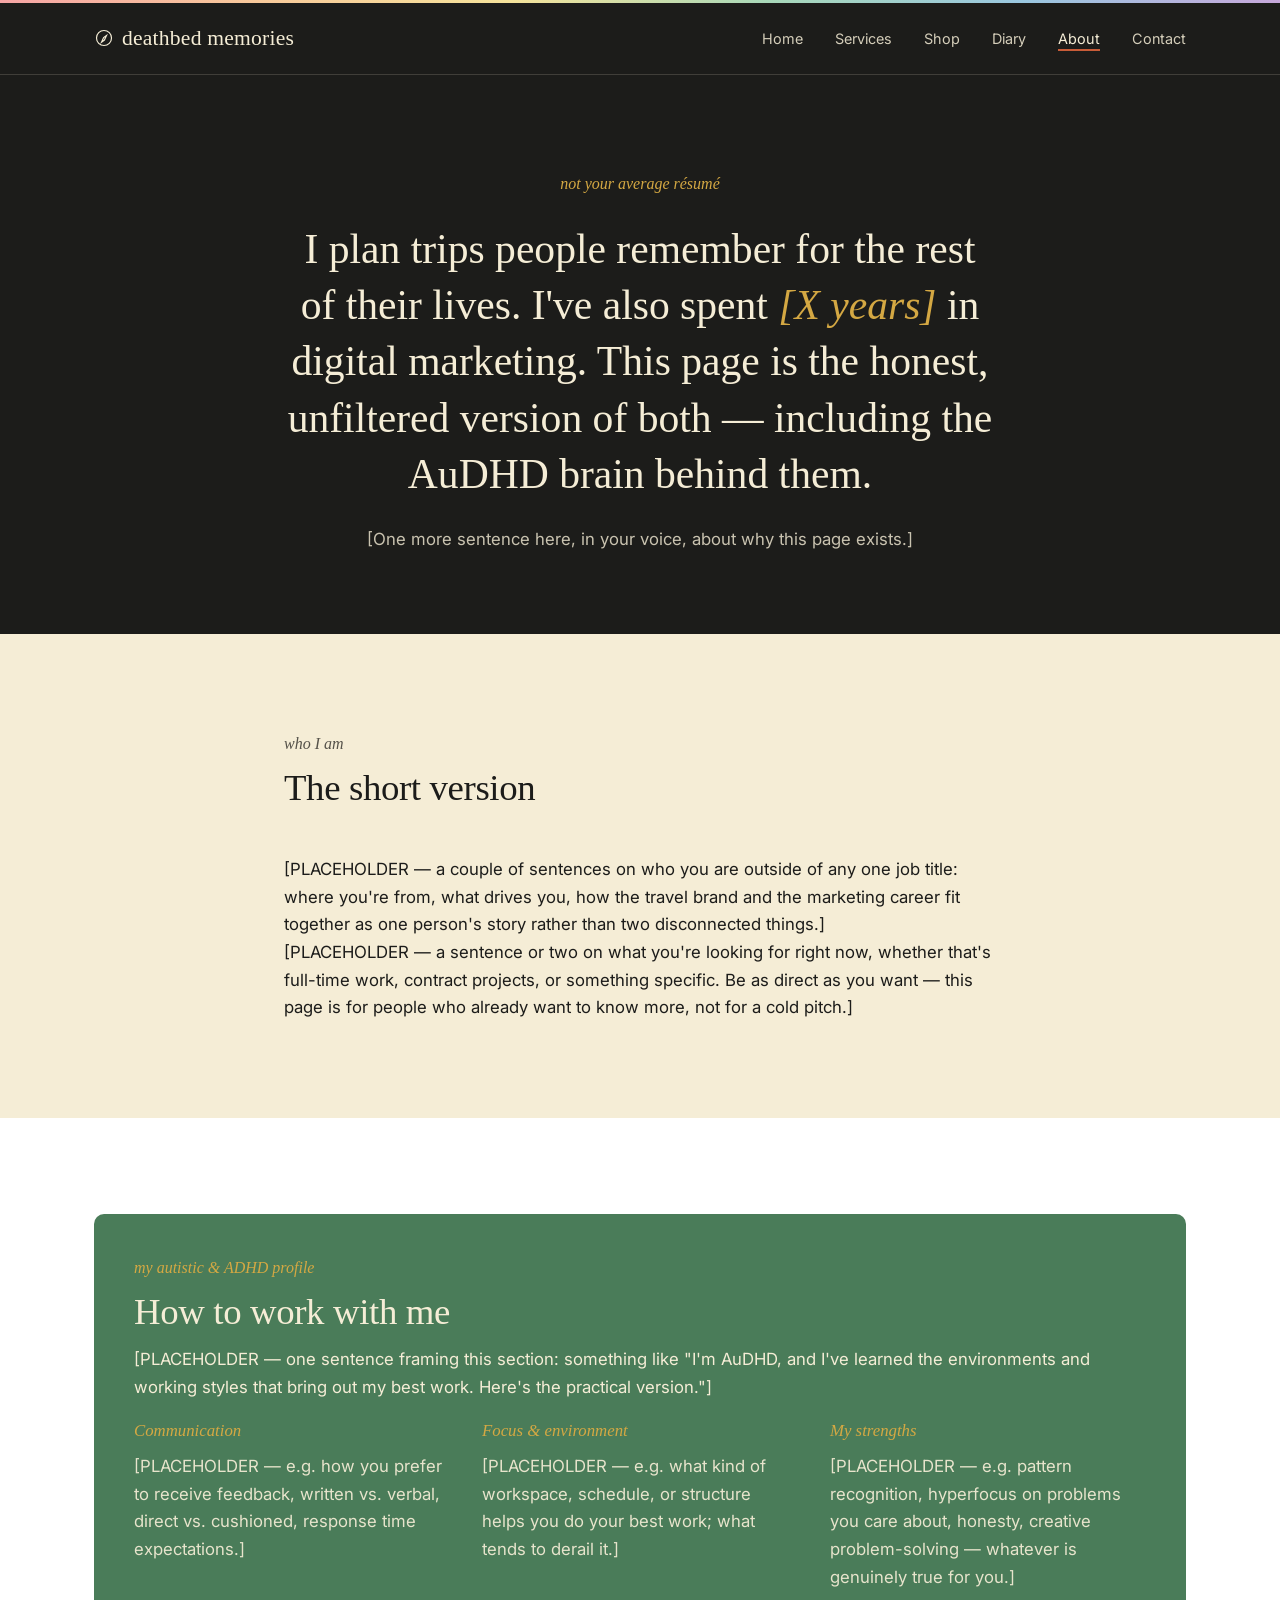
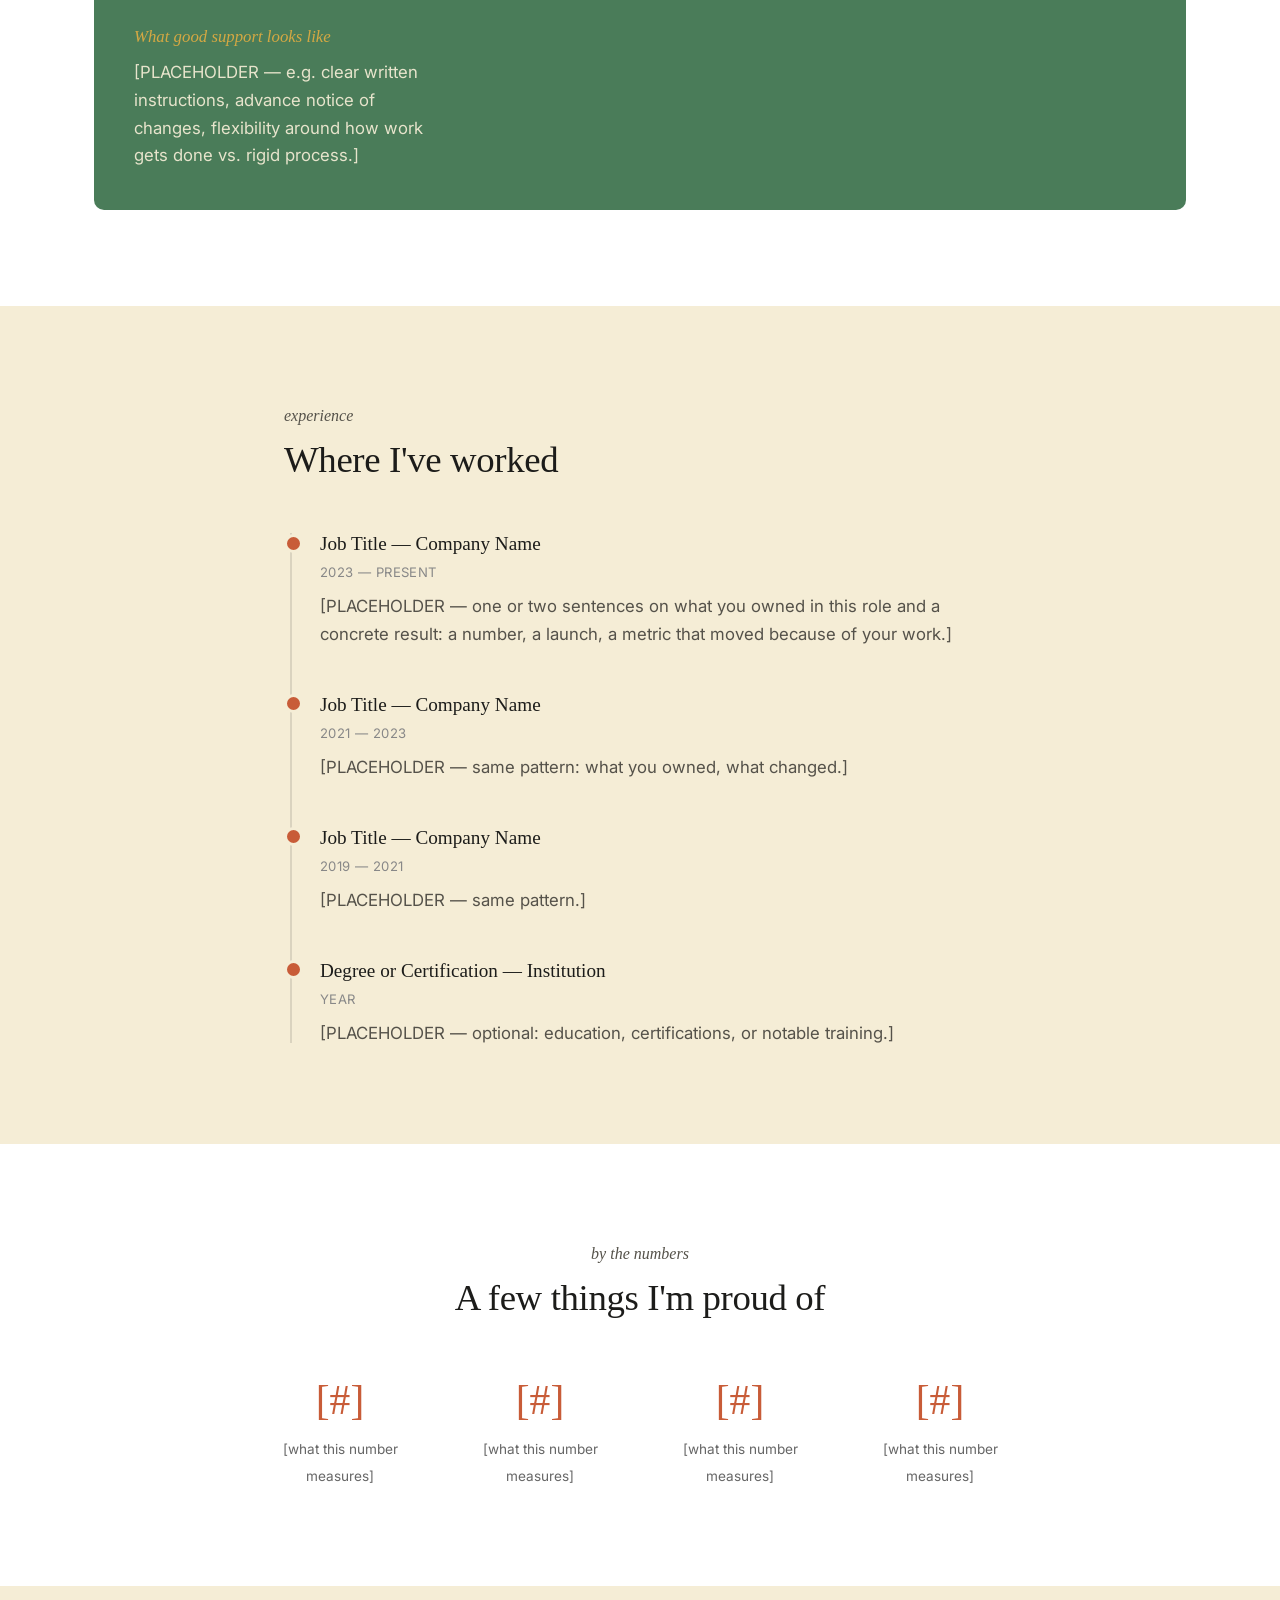
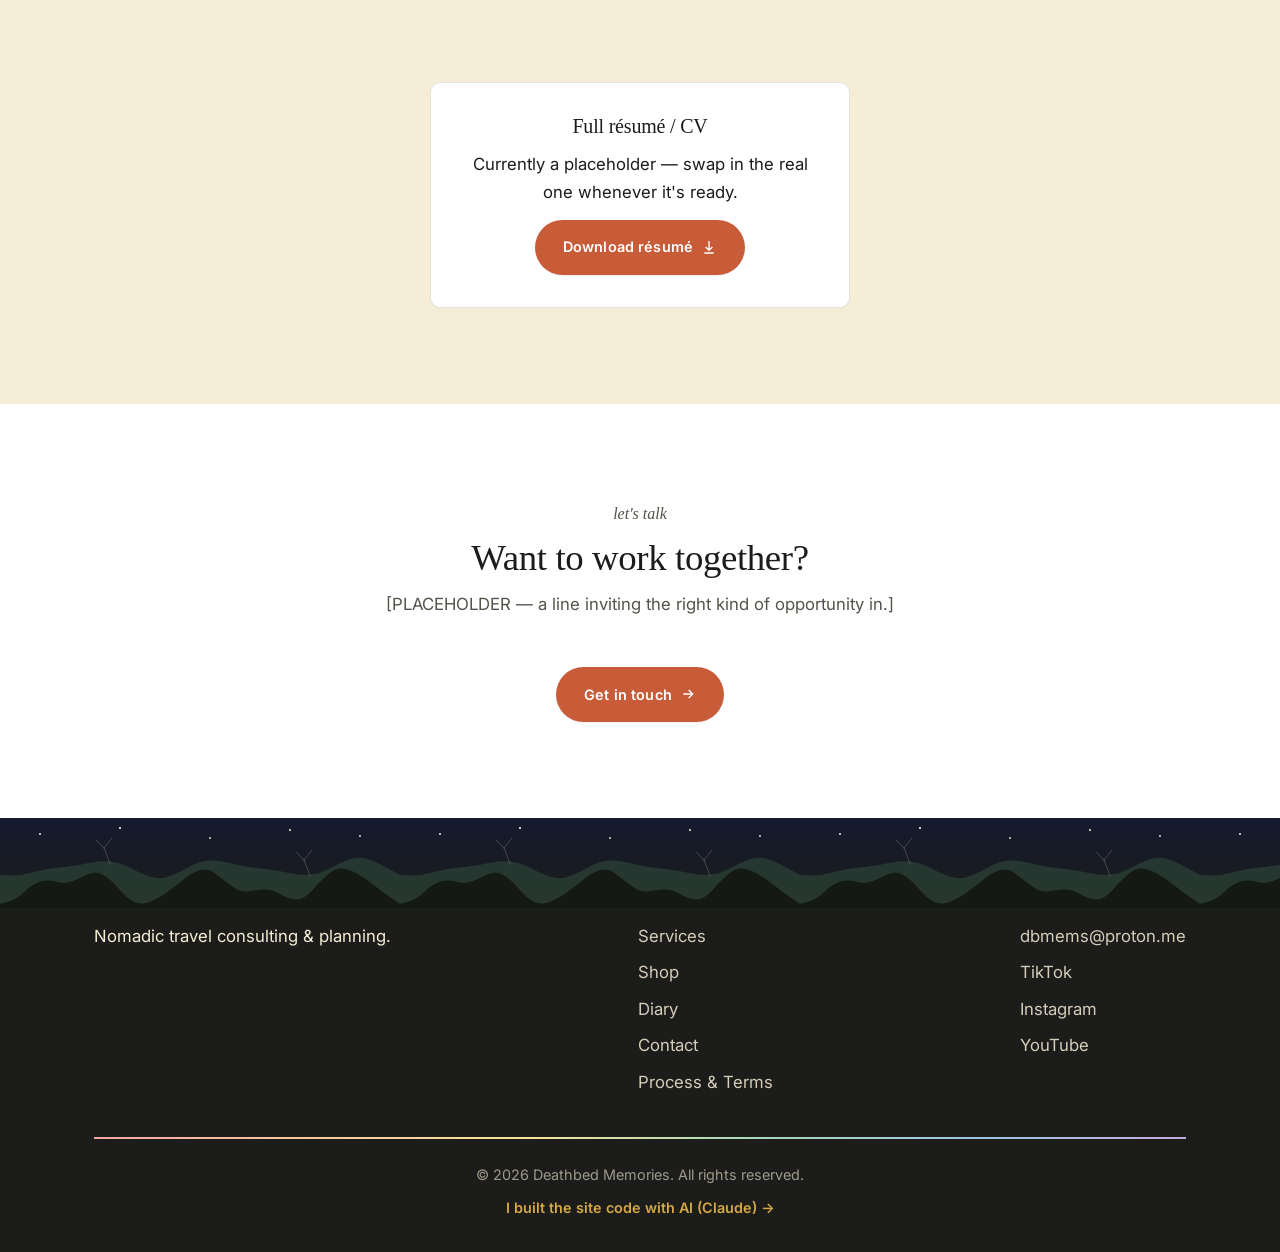
==== about.html @ 20813241 "Add About page with personal and professional details This file contains the HTML structure for the " ====
<!DOCTYPE html>
<html lang="en">
<head>
<meta charset="UTF-8">
<meta name="viewport" content="width=device-width, initial-scale=1.0">
<title>About — Deathbed Memories</title>
<meta name="description" content="Who I am, how I work, and my professional experience.">
<link rel="preconnect" href="https://fonts.googleapis.com">
<link href="https://fonts.googleapis.com/css2?family=Inter:wght@400;500;600;700&display=swap" rel="stylesheet">
<link rel="stylesheet" href="css/style.css">
</head>
<body>

<!-- ============================================================
     THIS PAGE IS NOT LINKED FROM YOUR MAIN NAVIGATION — same as
     tours.html, photography.html, and marketing.html. Reachable by
     direct URL only. To go live, add:
       <li><a href="about.html">About</a></li>
     to whichever page(s) you want it discoverable from.

     EVERYTHING ON THIS PAGE IS A TEMPLATE. Nothing here is real —
     every bracketed line and every timeline entry is a placeholder
     for you to replace with your actual story, experience, and
     numbers. Search this file for "PLACEHOLDER" to find every spot
     that needs your real content before this goes anywhere near a
     prospective employer.
     ============================================================ -->

<header class="site-header">
  <nav class="nav">
    <a class="nav-logo" href="index.html">
      <svg width="20" height="20" viewBox="0 0 24 24" fill="none" stroke="currentColor" stroke-width="1.4"><circle cx="12" cy="12" r="9"/><path d="M15 9l-2.5 5.5L9 17l2.5-5.5L15 9z"/></svg>
      deathbed memories
    </a>
    <button class="nav-toggle" aria-label="Toggle menu">☰</button>
    <ul class="nav-links">
      <li><a href="index.html">Home</a></li>
      <li><a href="services.html">Services</a></li>
      <li><a href="shop.html">Shop</a></li>
      <li><a href="blog.html">Diary</a></li>
      <li><a href="about.html" class="active">About</a></li>
      <li><a href="contact.html">Contact</a></li>
    </ul>
  </nav>
</header>

<!-- ============================================================
     HERO — a pull-quote style statement instead of the site's usual
     hero pattern, on purpose, to set this page apart.
     PLACEHOLDER: rewrite the statement in your own words.
     ============================================================ -->
<section class="hero-editorial">
  <div class="wrap">
    <span class="eyebrow">not your average résumé</span>
    <p class="statement">
      I plan trips people remember for the rest of their lives. I've
      also spent <em>[X years]</em> in digital marketing. This page is
      the honest, unfiltered version of both — including the AuDHD
      brain behind them.
    </p>
    <p class="sub">[One more sentence here, in your voice, about why this page exists.]</p>
  </div>
</section>

<!-- ============================================================
     INTRO / CONTEXT
     PLACEHOLDER: 2-3 short paragraphs of real bio.
     ============================================================ -->
<section>
  <div class="wrap" style="max-width:760px;">
    <div class="section-head reveal" style="text-align:left; max-width:none;">
      <p class="eyebrow">who I am</p>
      <h2>The short version</h2>
    </div>
    <p class="reveal">
      [PLACEHOLDER — a couple of sentences on who you are outside of
      any one job title: where you're from, what drives you, how the
      travel brand and the marketing career fit together as one
      person's story rather than two disconnected things.]
    </p>
    <p class="reveal">
      [PLACEHOLDER — a sentence or two on what you're looking for
      right now, whether that's full-time work, contract projects,
      or something specific. Be as direct as you want — this page is
      for people who already want to know more, not for a cold
      pitch.]
    </p>
  </div>
</section>

<!-- ============================================================
     HOW TO WORK WITH ME — the "user manual" section. Strength-based
     and practical rather than a generic personality bio. Edit the
     4 categories below (or add/remove your own) with what's
     genuinely true for you.
     PLACEHOLDER throughout.
     ============================================================ -->
<section class="section-alt">
  <div class="wrap">
    <div class="manual-box reveal">
      <div class="section-head" style="text-align:left; max-width:none; margin-bottom:0;">
        <p class="eyebrow">my autistic &amp; ADHD profile</p>
        <h2>How to work with me</h2>
        <p>
          [PLACEHOLDER — one sentence framing this section: something
          like "I'm AuDHD, and I've learned the environments and
          working styles that bring out my best work. Here's the
          practical version."]
        </p>
      </div>
      <div class="manual-grid">
        <div>
          <h4>Communication</h4>
          <p>[PLACEHOLDER — e.g. how you prefer to receive feedback,
            written vs. verbal, direct vs. cushioned, response time
            expectations.]</p>
        </div>
        <div>
          <h4>Focus &amp; environment</h4>
          <p>[PLACEHOLDER — e.g. what kind of workspace, schedule, or
            structure helps you do your best work; what tends to
            derail it.]</p>
        </div>
        <div>
          <h4>My strengths</h4>
          <p>[PLACEHOLDER — e.g. pattern recognition, hyperfocus on
            problems you care about, honesty, creative
            problem-solving — whatever is genuinely true for you.]</p>
        </div>
        <div>
          <h4>What good support looks like</h4>
          <p>[PLACEHOLDER — e.g. clear written instructions, advance
            notice of changes, flexibility around how work gets
            done vs. rigid process.]</p>
        </div>
      </div>
    </div>
  </div>
</section>

<!-- ============================================================
     PROFESSIONAL EXPERIENCE — a vertical timeline instead of cards,
     deliberately different from the rest of the site.
     PLACEHOLDER: replace every entry with real roles, dates, and a
     sentence on what you owned and what changed because of it.
     Copy the whole <div class="timeline-item">...</div> block to
     add more entries.
     ============================================================ -->
<section>
  <div class="wrap" style="max-width:760px;">
    <div class="section-head reveal" style="text-align:left; max-width:none;">
      <p class="eyebrow">experience</p>
      <h2>Where I've worked</h2>
    </div>
    <div class="timeline reveal">
      <div class="timeline-item">
        <div class="role">Job Title — Company Name</div>
        <div class="dates">2023 — Present</div>
        <p>[PLACEHOLDER — one or two sentences on what you owned in
          this role and a concrete result: a number, a launch, a
          metric that moved because of your work.]</p>
      </div>
      <div class="timeline-item">
        <div class="role">Job Title — Company Name</div>
        <div class="dates">2021 — 2023</div>
        <p>[PLACEHOLDER — same pattern: what you owned, what
          changed.]</p>
      </div>
      <div class="timeline-item">
        <div class="role">Job Title — Company Name</div>
        <div class="dates">2019 — 2021</div>
        <p>[PLACEHOLDER — same pattern.]</p>
      </div>
      <div class="timeline-item">
        <div class="role">Degree or Certification — Institution</div>
        <div class="dates">Year</div>
        <p>[PLACEHOLDER — optional: education, certifications, or
          notable training.]</p>
      </div>
    </div>
  </div>
</section>

<!-- ============================================================
     ACHIEVEMENTS — a stat strip for a few real, specific numbers.
     PLACEHOLDER: swap in real figures. Delete any you don't have —
     3 strong numbers beat 6 vague ones.
     ============================================================ -->
<section class="section-alt">
  <div class="wrap">
    <div class="section-head reveal">
      <p class="eyebrow">by the numbers</p>
      <h2>A few things I'm proud of</h2>
    </div>
    <div class="stat-strip reveal">
      <div class="stat">
        <span class="stat-num">[#]</span>
        <span class="stat-label">[what this number measures]</span>
      </div>
      <div class="stat">
        <span class="stat-num">[#]</span>
        <span class="stat-label">[what this number measures]</span>
      </div>
      <div class="stat">
        <span class="stat-num">[#]</span>
        <span class="stat-label">[what this number measures]</span>
      </div>
      <div class="stat">
        <span class="stat-num">[#]</span>
        <span class="stat-label">[what this number measures]</span>
      </div>
    </div>
  </div>
</section>

<!-- ============================================================
     RESUME DOWNLOAD — currently a placeholder PDF so the button
     works right away. Swap it for your real resume/CV — upload a
     PDF into files/ with the same filename to replace it, or update
     the filename below if you use a different name.
     ============================================================ -->
<section>
  <div class="wrap">
    <div class="card reveal" style="max-width:420px; margin:0 auto; text-align:center;">
      <h3>Full résumé / CV</h3>
      <p>Currently a placeholder — swap in the real one whenever it's ready.</p>
      <a class="btn btn-primary" style="align-self:center;" href="files/resume-placeholder.pdf" target="_blank" rel="noopener">
        Download résumé
        <svg class="arrow" width="16" height="16" viewBox="0 0 24 24" fill="none" stroke="currentColor" stroke-width="2"><path d="M12 3v13M7 12l5 5 5-5M5 21h14"/></svg>
      </a>
    </div>
  </div>
</section>

<!-- ============================================================
     CONTACT CTA
     ============================================================ -->
<section class="section-alt">
  <div class="wrap" style="text-align:center;">
    <div class="section-head reveal">
      <p class="eyebrow">let's talk</p>
      <h2>Want to work together?</h2>
      <p>[PLACEHOLDER — a line inviting the right kind of opportunity in.]</p>
    </div>
    <a class="btn btn-primary reveal" href="contact.html?topic=website">
      Get in touch
      <svg class="arrow" width="16" height="16" viewBox="0 0 24 24" fill="none" stroke="currentColor" stroke-width="2"><path d="M5 12h14M13 6l6 6-6 6"/></svg>
    </a>
  </div>
</section>

<footer class="site-footer">
  <div class="wrap">
    <div class="footer-grid">
      <div>
        <h4>deathbed memories</h4>
        <p>Nomadic travel consulting &amp; planning.</p>
      </div>
      <div>
        <h4>Site</h4>
        <ul class="footer-links">
          <li><a href="services.html">Services</a></li>
          <li><a href="shop.html">Shop</a></li>
          <li><a href="blog.html">Diary</a></li>
          <li><a href="contact.html">Contact</a></li>
          <li><a href="process.html">Process &amp; Terms</a></li>
        </ul>
      </div>
      <div>
        <h4>Contact</h4>
        <ul class="footer-links">
          <li><a href="mailto:dbmems@proton.me">dbmems@proton.me</a></li>
          <li><a href="https://www.tiktok.com/@deathbed.memories" target="_blank" rel="noopener">TikTok</a></li>
          <li><a href="https://www.instagram.com/deathbed.memories/" target="_blank" rel="noopener">Instagram</a></li>
          <li><a href="https://www.youtube.com/@deathbed.memoriess" target="_blank" rel="noopener">YouTube</a></li>
        </ul>
      </div>
    </div>
    <div class="footer-bottom">
      <p>&copy; 2026 Deathbed Memories. All rights reserved.</p>
      <p class="footer-free"><a href="contact.html?topic=website">I built the site code with AI (Claude) →</a></p>
    </div>
  </div>
</footer>

<script src="js/main.js"></script>
<script src="js/reveal.js"></script>
</body>
</html>
---- css/style.css ----
/* ============================================================
   DEATHBED MEMORIES — GLOBAL STYLESHEET (v2, redesign)
   ============================================================
   HOW TO EDIT THIS FILE:
   - Search this file for the SECTION label you want, e.g. "COLORS"
     or "BUTTONS" (Ctrl/Cmd+F).
   - Colors, fonts and sizes are set ONCE as variables in section 1.
     Change a value there and it updates the whole site.
   - The design concept: a "trail map" motif — thin topographic
     contour lines, ridge-line dividers between sections, and a
     waypoint trail as in-page navigation on the homepage. It's all
     drawn with CSS/SVG, so nothing here depends on photos loading.
   ============================================================ */

/* ---------- 1. COLORS, FONTS & SPACING (edit these first) ---------- */
:root {
  /* Brand colors — from your brand deck. Change a hex code here to
     change that color everywhere on the site. */
  --color-dark:       #1C1C1A;  /* near-black — dark sections, body text */
  --color-cream:      #F5EDD6;  /* main background */
  --color-cream-2:    #EDE2C4;  /* slightly deeper cream, for texture/cards */
  --color-terracotta: #C85C38;  /* primary accent — buttons, links, warmth */
  --color-forest:     #4A7C59;  /* secondary accent — nature, values */
  --color-yellow:     #D4A843;  /* highlight accent, used sparingly */
  --color-white:      #FFFFFF;
  --color-line:       rgba(28,28,26,0.12); /* hairline / contour line color on light bg */
  --color-line-dark:  rgba(245,237,214,0.16); /* contour line color on dark bg */

  /* Fonts — headers stay Georgia (your brand deck spec, loads
     instantly, no download). Body uses "Inter", a free Google Font.
     To swap either, change the variable AND the <link> tag in each
     HTML file's <head>. */
  --font-header: Georgia, 'Times New Roman', serif;
  --font-body: 'Inter', -apple-system, BlinkMacSystemFont, 'Segoe UI', sans-serif;

  /* Font sizes — change these to resize text across the whole site */
  --size-hero:    clamp(2.6rem, 7vw, 5rem);
  --size-h1:      clamp(2rem, 4vw, 2.8rem);
  --size-h2:      clamp(1.6rem, 3.2vw, 2.3rem);
  --size-h3:      1.25rem;
  --size-body:    1.05rem;
  --size-small:   0.9rem;

  /* Spacing + shape */
  --radius: 10px;
  --radius-pill: 999px;
  --max-width: 1140px;
  --gap: 1.75rem;
  --section-padding: 6rem;
  --ease: cubic-bezier(.22,.68,0,1);
}

/* ---------- 2. RESET & BASE ---------- */
* { box-sizing: border-box; margin: 0; padding: 0; }

html { scroll-behavior: smooth; }

@media (prefers-reduced-motion: reduce) {
  html { scroll-behavior: auto; }
  *, *::before, *::after { animation-duration: 0.001ms !important; transition-duration: 0.001ms !important; }
}

body {
  font-family: var(--font-body);
  font-size: var(--size-body);
  color: var(--color-dark);
  background: var(--color-cream);
  line-height: 1.65;
}

img { max-width: 100%; display: block; }

a { color: var(--color-terracotta); text-decoration: none; }
a:hover { text-decoration: underline; }

h1, h2, h3 {
  font-family: var(--font-header);
  line-height: 1.12;
  font-weight: normal;
  letter-spacing: -0.01em;
}

.wrap {
  max-width: var(--max-width);
  margin: 0 auto;
  padding: 0 1.5rem;
}

section { padding: var(--section-padding) 0; position: relative; }

a:focus-visible, button:focus-visible, input:focus-visible, textarea:focus-visible, select:focus-visible {
  outline: 3px solid var(--color-forest);
  outline-offset: 2px;
}

/* ---------- 3. SCROLL-REVEAL (one deliberate motion, not scattered) ---------- */
.reveal {
  opacity: 0;
  transform: translateY(18px);
  transition: opacity 0.7s var(--ease), transform 0.7s var(--ease);
}
.reveal.in-view { opacity: 1; transform: translateY(0); }
.reveal-stagger.in-view > * { transition-delay: calc(var(--i, 0) * 90ms); }

/* ---------- 4. TOPOGRAPHIC TEXTURE (background contour lines) ---------- */
.topo-bg {
  position: absolute;
  inset: 0;
  pointer-events: none;
  opacity: 0.95;
  overflow: hidden;
}
.topo-bg svg { width: 100%; height: 100%; }

/* Ridge-line divider between sections — an SVG silhouette that reads
   as a distant mountain range. Placed at the bottom of a section. */
.ridge-divider {
  display: block;
  width: 100%;
  height: auto;
  line-height: 0;
}
.ridge-divider svg { width: 100%; height: 64px; display: block; }

/* ---------- 5. NAVIGATION ---------- */
.site-header {
  background: var(--color-dark);
  color: var(--color-cream);
  position: sticky;
  top: 0;
  z-index: 50;
  border-bottom: 1px solid var(--color-line-dark);
}
.site-header::before {
  content: '';
  display: block;
  height: 3px;
  width: 100%;
  background: linear-gradient(90deg, #F6A5A5, #F8C99B, #F5E39B, #A8D8B9, #9AC7E0, #C7A8DB);
}

.nav {
  display: flex;
  align-items: center;
  justify-content: space-between;
  padding: 1.1rem 1.5rem;
  max-width: var(--max-width);
  margin: 0 auto;
}

.nav-logo {
  font-family: var(--font-header);
  font-size: 1.35rem;
  color: var(--color-cream);
  letter-spacing: 0.01em;
  display: flex;
  align-items: center;
  gap: 0.5rem;
}
.nav-logo:hover { text-decoration: none; opacity: 0.85; }
.nav-logo svg { flex-shrink: 0; }

.nav-links {
  display: flex;
  align-items: center;
  gap: 2rem;
  list-style: none;
}

.nav-links a {
  color: var(--color-cream);
  font-size: var(--size-small);
  opacity: 0.85;
  position: relative;
  padding-bottom: 4px;
}
.nav-links a:hover { opacity: 1; text-decoration: none; }
.nav-links a.active { opacity: 1; }
.nav-links a.active::after {
  content: '';
  position: absolute;
  left: 0; right: 0; bottom: 0;
  height: 2px;
  background: var(--color-terracotta);
}

.nav-toggle {
  display: none;
  background: none;
  border: none;
  color: var(--color-cream);
  font-size: 1.6rem;
  cursor: pointer;
}

@media (max-width: 780px) {
  .nav-toggle { display: block; }
  .nav-links {
    display: none;
    flex-direction: column;
    align-items: flex-start;
    gap: 1.25rem;
    width: 100%;
    padding: 1.5rem 1.5rem 2rem;
  }
  .nav-links.open { display: flex; }
  .nav { flex-wrap: wrap; }
}

/* ---------- 6. HERO ---------- */
.hero {
  background: var(--color-dark);
  color: var(--color-cream);
  padding: 7rem 0 6rem;
  text-align: center;
  overflow: hidden;
}

.hero-inner { position: relative; z-index: 2; }

.hero h1 {
  font-size: var(--size-hero);
  color: var(--color-cream);
  max-width: 17ch;
  margin: 0 auto 1.4rem;
}

.hero p {
  max-width: 58ch;
  margin: 0 auto 2.25rem;
  font-size: 1.15rem;
  color: var(--color-cream);
  opacity: 0.82;
}

.hero-tag {
  display: inline-flex;
  align-items: center;
  gap: 0.5rem;
  font-family: var(--font-header);
  font-style: italic;
  color: var(--color-yellow);
  margin-bottom: 1.25rem;
  font-size: 1.05rem;
}
.hero-tag::before, .hero-tag::after {
  content: '';
  width: 28px;
  height: 1px;
  background: var(--color-yellow);
  opacity: 0.6;
}

.hero-actions { display: flex; gap: 1rem; justify-content: center; flex-wrap: wrap; }

.hero .ridge-divider { position: absolute; left: 0; right: 0; bottom: -1px; z-index: 1; }

/* Simple hero page variant (for interior pages — no big topo bg) */
.hero-simple { padding: 5.5rem 0 5rem; text-align: left; }
.hero-simple h1 { margin: 0 0 1rem; }
.hero-simple p { margin: 0; max-width: 60ch; }
.hero-simple .hero-tag { margin-bottom: 0.85rem; }

/* ---------- 7. BUTTONS ---------- */
.btn {
  display: inline-flex;
  align-items: center;
  gap: 0.5rem;
  padding: 0.9rem 1.7rem;
  border-radius: var(--radius-pill);
  font-size: var(--size-small);
  font-weight: 600;
  letter-spacing: 0.01em;
  cursor: pointer;
  border: 1.5px solid transparent;
  transition: transform 0.2s var(--ease), background 0.2s var(--ease), box-shadow 0.2s var(--ease);
}
.btn:hover { text-decoration: none; transform: translateY(-2px); }
.btn .arrow { transition: transform 0.2s var(--ease); }
.btn:hover .arrow { transform: translateX(3px); }

.btn-primary {
  background: var(--color-terracotta);
  color: var(--color-white);
  box-shadow: 0 1px 0 rgba(0,0,0,0.05);
}
.btn-primary:hover { background: #b34f2c; box-shadow: 0 8px 20px -8px rgba(200,92,56,0.55); }

.btn-outline {
  background: transparent;
  border-color: currentColor;
  color: var(--color-cream);
}
.btn-outline:hover { background: rgba(245,237,214,0.08); }

.btn-outline-dark {
  background: transparent;
  border-color: var(--color-dark);
  color: var(--color-dark);
}
.btn-outline-dark:hover { background: rgba(28,28,26,0.05); }

.btn-dark {
  background: var(--color-dark);
  color: var(--color-cream);
}

/* ---------- 8. SECTION HEADINGS ---------- */
.section-head {
  text-align: center;
  max-width: 62ch;
  margin: 0 auto 3rem;
}
.eyebrow {
  display: inline-block;
  font-family: var(--font-header);
  font-style: italic;
  color: var(--color-terracotta);
  margin-bottom: 0.6rem;
  font-size: 1rem;
}
.section-head h2 { font-size: var(--size-h2); margin-bottom: 0.85rem; }
.section-head p { color: #55524a; }

.section-alt { background: var(--color-white); }
.section-tint { background: var(--color-cream-2); }

/* ---------- 9. CARD GRIDS ---------- */
.grid {
  display: grid;
  gap: var(--gap);
  grid-template-columns: repeat(auto-fit, minmax(260px, 1fr));
}

.card {
  background: var(--color-white);
  border-radius: var(--radius);
  padding: 2rem 1.85rem;
  border: 1px solid var(--color-line);
  display: flex;
  flex-direction: column;
  gap: 0.85rem;
  transition: transform 0.25s var(--ease), box-shadow 0.25s var(--ease), border-color 0.25s var(--ease);
}
.card:hover {
  transform: translateY(-4px);
  box-shadow: 0 16px 32px -20px rgba(28,28,26,0.25);
  border-color: transparent;
}

.card-icon {
  width: 42px; height: 42px;
  display: flex; align-items: center; justify-content: center;
  border-radius: 50%;
  background: var(--color-cream-2);
  color: var(--color-forest);
  margin-bottom: 0.25rem;
}
.card-icon svg { width: 22px; height: 22px; }

.card h3 { font-size: var(--size-h3); }

.card .price {
  font-family: var(--font-header);
  font-size: 1.6rem;
  color: var(--color-terracotta);
}

.tag {
  display: inline-block;
  font-size: 0.72rem;
  letter-spacing: 0.04em;
  color: var(--color-forest);
  border: 1px solid var(--color-forest);
  border-radius: var(--radius-pill);
  padding: 0.2rem 0.75rem;
  width: fit-content;
}

/* ---------- 10. VALUES LIST ---------- */
/* ---------- 10. VALUES LIST ---------- */
.values-list {
  list-style: none;
  display: grid;
  gap: var(--gap);
  grid-template-columns: repeat(auto-fit, minmax(230px, 1fr));
  margin-top: 2.5rem;
}
.values-list li {
  background: var(--color-white);
  border-radius: var(--radius);
  padding: 1.75rem 1.5rem;
  border: 1px solid var(--color-line);
}
.values-list .card-icon { margin-bottom: 0.9rem; }
.values-list strong { display: block; font-family: var(--font-header); font-size: 1.15rem; margin-bottom: 0.35rem; }

.who-block {
  position: relative;
  background: var(--color-forest);
  color: var(--color-cream);
  border-radius: var(--radius);
  padding: 2.25rem 2rem 2rem;
  overflow: hidden;
}
.who-block p { font-size: 1.05rem; line-height: 1.7; max-width: 68ch; position: relative; z-index: 2; }
.who-block strong { font-family: var(--font-header); font-style: italic; font-weight: normal; }
.who-block .pride-squiggle { width: 160px; margin-bottom: 1rem; opacity: 0.9; }
.who-block .pride-squiggle svg { width: 100%; height: 18px; display: block; }
.who-block .who-tree {
  position: absolute;
  right: 1rem; bottom: -0.5rem;
  width: 70px; height: auto;
}
.who-block .who-lead {
  font-family: var(--font-header);
  font-style: italic;
  font-size: 1.2rem;
  margin-bottom: 1.25rem;
  position: relative;
  z-index: 2;
}
.who-block .who-actions {
  display: flex;
  gap: 1rem;
  flex-wrap: wrap;
  position: relative;
  z-index: 2;
}

/* ---------- 11. FORMS ---------- */
form { display: flex; flex-direction: column; gap: 1.1rem; max-width: 520px; }

label { font-size: var(--size-small); font-weight: 600; }

input, textarea, select {
  font-family: var(--font-body);
  font-size: 1rem;
  padding: 0.8rem 0.9rem;
  border: 1.5px solid #d8cead;
  border-radius: var(--radius);
  background: var(--color-white);
  width: 100%;
  transition: border-color 0.2s var(--ease);
}
input:focus, textarea:focus, select:focus { border-color: var(--color-forest); }

textarea { min-height: 140px; resize: vertical; }

.form-note { font-size: var(--size-small); color: #666; }
.form-status { font-size: var(--size-small); font-weight: 600; }
.form-status.success { color: var(--color-forest); }
.form-status.error { color: var(--color-terracotta); }

.inline-form {
  flex-direction: row;
  flex-wrap: wrap;
  gap: 0.75rem;
  max-width: none;
}
.inline-form input { flex: 1; min-width: 220px; }

.checkbox-grid {
  display: grid;
  grid-template-columns: repeat(auto-fit, minmax(200px, 1fr));
  gap: 0.6rem;
  margin-top: 0.5rem;
}
.checkbox-item {
  display: flex;
  align-items: center;
  gap: 0.55rem;
  font-size: 0.92rem;
  font-weight: normal;
  cursor: pointer;
}
.checkbox-item input[type="checkbox"] {
  width: 18px;
  height: 18px;
  flex-shrink: 0;
  accent-color: var(--color-terracotta);
}

/* ---------- 12. BLOG ---------- */
.blog-list { display: flex; flex-direction: column; gap: 1.25rem; }

.blog-item {
  background: var(--color-white);
  border-radius: var(--radius);
  padding: 1.85rem 2rem;
  border: 1px solid var(--color-line);
  cursor: pointer;
  transition: border-color 0.2s var(--ease);
}
.blog-item:hover { border-color: var(--color-terracotta); }
.blog-item h3 { font-size: 1.3rem; margin-bottom: 0.3rem; }
.blog-meta { font-size: var(--size-small); color: #777; margin-bottom: 0.75rem; }
.blog-body { margin-top: 1rem; display: none; }
.blog-body.open { display: block; }
.blog-body img { border-radius: var(--radius); margin: 1rem 0; }
.blog-body p { margin-bottom: 1rem; }
/* ---------- DIARY SECTIONS (inside a blog post's content) ----------
   Use <div class="diary-block">...</div> inside a post's "content"
   field in data/posts.json to make a feelings-based section stand out
   from the rest of the post, with its own background. */
.diary-block {
  background: var(--color-forest);
  color: var(--color-cream);
  border-radius: var(--radius);
  padding: 2rem;
  margin: 2rem 0;
}
.diary-block h3 {
  font-family: var(--font-header);
  font-style: italic;
  font-weight: normal;
  color: var(--color-yellow);
  font-size: 1.3rem;
  margin-bottom: 1rem;
}
.diary-block h4 {
  font-family: var(--font-header);
  font-style: italic;
  font-weight: normal;
  color: var(--color-yellow);
  font-size: 1.05rem;
  margin: 1.5rem 0 0.75rem;
}
.diary-block p { color: var(--color-cream); opacity: 0.92; margin-bottom: 1rem; }

.mood-prompt {
  background: rgba(245,237,214,0.1);
  border: 1px solid rgba(245,237,214,0.3);
  border-radius: var(--radius);
  padding: 1.25rem;
  margin-bottom: 1.5rem;
  text-align: center;
}
.mood-prompt p {
  font-family: var(--font-header);
  font-style: italic;
  margin-bottom: 0.85rem;
  opacity: 1;
}
.mood-options { display: flex; gap: 0.5rem; justify-content: center; flex-wrap: wrap; }
.mood-btn {
  background: none;
  border: 1px solid rgba(245,237,214,0.4);
  border-radius: 999px;
  padding: 0.5rem 0.9rem;
  font-size: 1.3rem;
  cursor: pointer;
  transition: transform 0.15s var(--ease), background 0.15s var(--ease);
}
.mood-btn:hover { background: rgba(245,237,214,0.15); }
.mood-btn.selected { background: rgba(245,237,214,0.25); transform: scale(1.12); border-color: var(--color-yellow); }

.journal-table {
  width: 100%;
  border-collapse: collapse;
  margin-top: 0.5rem;
}
.journal-table td {
  border: 1px solid rgba(245,237,214,0.25);
  padding: 0.85rem;
  min-height: 2.5rem;
  font-style: italic;
  opacity: 0.8;
}


/* ---------- 13. SOCIAL / RECENT CONTENT ---------- */
.social-card {
  background: var(--color-white);
  border-radius: var(--radius);
  overflow: hidden;
  border: 1px solid var(--color-line);
  display: flex;
  flex-direction: column;
  transition: transform 0.25s var(--ease), box-shadow 0.25s var(--ease);
}
.social-card:hover { transform: translateY(-4px); box-shadow: 0 16px 32px -20px rgba(28,28,26,0.25); }
.social-card .platform-label {
  padding: 0.85rem 1.1rem;
  font-size: var(--size-small);
  font-weight: 600;
  background: var(--color-dark);
  color: var(--color-cream);
  display: flex;
  align-items: center;
  justify-content: space-between;
}
.social-card .embed-wrap { padding: 0; }
.social-card .link-card {
  padding: 2.75rem 1.5rem;
  text-align: center;
}

/* ---------- 14. SHOP ---------- */
.product-image {
  width: 100%;
  aspect-ratio: 1 / 1;
  object-fit: cover;
  border-radius: calc(var(--radius) - 2px);
  background: var(--color-cream-2);
}
.hat-swatches {
  display: flex;
  gap: 0.65rem;
  margin-top: 0.5rem;
}
.hat-swatch {
  width: 28px;
  height: 28px;
  border-radius: 50%;
  border: 2px solid var(--color-line);
  padding: 0;
  cursor: pointer;
  transition: transform 0.15s var(--ease), box-shadow 0.15s var(--ease);
}
.hat-swatch:hover { transform: scale(1.1); }
.hat-swatch.active {
  border-color: var(--color-white);
  box-shadow: 0 0 0 2px var(--color-terracotta);
}
.hat-specs {
  list-style: none;
  display: flex;
  flex-direction: column;
  gap: 0.4rem;
  font-size: 0.85rem;
  color: #55524a;
}
.hat-specs li {
  padding-left: 1rem;
  position: relative;
}
.hat-specs li::before {
  content: '';
  position: absolute;
  left: 0; top: 0.55em;
  width: 5px; height: 5px;
  border-radius: 50%;
  background: var(--color-terracotta);
}
.shop-layout {
  display: grid;
  gap: var(--gap);
  grid-template-columns: 1fr 1.1fr;
  align-items: start;
}
.contact-layout {
  display: grid;
  gap: var(--gap);
  grid-template-columns: 1.3fr 1fr;
  align-items: start;
}
@media (max-width: 780px) {
  .shop-layout, .contact-layout { grid-template-columns: 1fr; }
}

/* ---------- 15. TRAIL NAV (homepage in-page navigation) ---------- */
.trail-nav {
  position: sticky;
  top: 5.5rem;
  z-index: 30;
  background: var(--color-white);
  border-bottom: 1px solid var(--color-line);
}
.trail-nav .wrap {
  display: flex;
  align-items: center;
  gap: 0.5rem;
  overflow-x: auto;
  padding-top: 0.9rem;
  padding-bottom: 0.9rem;
  scrollbar-width: thin;
}
.trail-stop {
  display: flex;
  align-items: center;
  gap: 0.5rem;
  white-space: nowrap;
  padding: 0.5rem 1rem;
  border-radius: var(--radius-pill);
  font-size: var(--size-small);
  font-weight: 600;
  color: var(--color-dark);
  border: 1px solid var(--color-line);
  transition: background 0.2s var(--ease), border-color 0.2s var(--ease), color 0.2s var(--ease);
}
.trail-stop:hover, .trail-stop:focus-visible { text-decoration: none; border-color: var(--color-terracotta); color: var(--color-terracotta); }
.trail-stop .num {
  display: flex; align-items: center; justify-content: center;
  width: 20px; height: 20px;
  border-radius: 50%;
  background: var(--color-cream-2);
  font-size: 0.7rem;
}
.trail-connector { color: var(--color-line); font-size: 0.9rem; }
.trail-stop.is-active { border-color: var(--color-terracotta); color: var(--color-terracotta); background: var(--color-cream-2); }
.trail-stop.is-active .num { background: var(--color-terracotta); color: var(--color-white); }

/* ---------- 16. FOOTER ---------- */
.site-footer {
  background: var(--color-dark);
  color: var(--color-cream);
  padding: 4rem 0 2rem;
  position: relative;
  overflow: hidden;
}
.site-footer::before {
  content: '';
  position: absolute;
  top: 0; left: 0; right: 0;
  height: 90px;
  background-image: url("data:image/svg+xml,%3Csvg%20xmlns='http://www.w3.org/2000/svg'%20width='400'%20height='90'%20viewBox='0%200%20400%2090'%3E%3Cdefs%3E%3ClinearGradient%20id='sg'%20x1='0'%20y1='0'%20x2='0'%20y2='1'%3E%3Cstop%20offset='0%'%20stop-color='%23141a2e'/%3E%3Cstop%20offset='100%'%20stop-color='%231C1C1A'/%3E%3C/linearGradient%3E%3C/defs%3E%3Crect%20width='400'%20height='90'%20fill='url(%23sg)'/%3E%3Cg%20fill='%23F5EDD6'%3E%3Ccircle%20cx='40'%20cy='16'%20r='1'/%3E%3Ccircle%20cx='120'%20cy='10'%20r='1.1'/%3E%3Ccircle%20cx='210'%20cy='20'%20r='0.9'/%3E%3Ccircle%20cx='290'%20cy='12'%20r='1'/%3E%3Ccircle%20cx='360'%20cy='18'%20r='0.9'/%3E%3C/g%3E%3Cpath%20d='M0,57.1%20Q0,57.1%2010,57.4%20Q20,57.7%2030,54.9%20Q40,52.0%2050,50.7%20Q60,49.4%2070,48.3%20Q80,47.1%2090,44.8%20Q100,42.5%20110,43.4%20Q120,44.2%20130,49.8%20Q140,55.4%20150,58.7%20Q160,62.0%20170,58.0%20Q180,54.0%20190,48.4%20Q200,42.9%20210,42.6%20Q220,42.3%20230,45.1%20Q240,48.0%20250,49.3%20Q260,50.6%20270,51.7%20Q280,52.9%20290,55.2%20Q300,57.5%20310,56.6%20Q320,55.8%20330,50.2%20Q340,44.6%20350,41.3%20Q360,38.0%20370,42.0%20Q380,46.0%20390,51.6%20L400,57.1%20L400,90%20L0,90%20Z'%20fill='%232f4a3a'%20opacity='0.6'/%3E%3Cpath%20d='M0,86.0%20Q0,86.0%208,83.8%20Q16,81.7%2024,73.9%20Q32,66.1%2040,63.7%20Q48,61.3%2056,63.7%20Q64,66.1%2072,63.3%20Q80,60.6%2088,56.3%20Q96,52.1%20104,57.2%20Q112,62.3%20120,72.0%20Q128,81.7%20136,84.4%20Q144,87.1%20152,83.1%20Q160,79.1%20168,73.4%20Q176,67.6%20184,61.0%20Q192,54.4%20200,52.1%20Q208,49.7%20216,55.9%20Q224,62.1%20232,68.3%20Q240,74.5%20248,73.3%20Q256,72.1%20264,71.5%20Q272,70.9%20280,76.0%20Q288,81.0%20296,81.2%20Q304,81.5%20312,72.4%20Q320,63.4%20328,56.3%20Q336,49.3%20344,50.7%20Q352,52.0%20360,57.2%20Q368,62.4%20376,68.7%20Q384,75.1%20392,80.6%20L400,86.0%20L400,90%20L0,90%20Z'%20fill='%23141a13'/%3E%3Cg%20stroke='rgba(245,237,214,0.2)'%20stroke-width='1'%20fill='none'%20stroke-linecap='round'%3E%3Cpath%20d='M110,46%20L104,30%20M104,30%20L96,22%20M104,30%20L112,20'/%3E%3Cpath%20d='M310,58%20L304,42%20M304,42%20L296,34%20M304,42%20L312,32'/%3E%3C/g%3E%3C/svg%3E");
  background-repeat: repeat-x;
  background-position: top left;
  background-size: 400px 90px;
}
.footer-grid {
  display: flex;
  flex-wrap: wrap;
  justify-content: space-between;
  gap: 2.5rem;
  margin-bottom: 2.5rem;
}
.footer-grid h4 {
  font-family: var(--font-header);
  margin-bottom: 0.85rem;
  color: var(--color-yellow);
}
.footer-links { list-style: none; display: flex; flex-direction: column; gap: 0.55rem; }
.footer-links a { color: var(--color-cream); opacity: 0.85; }
.footer-bottom {
  border-top: 2px solid transparent;
  border-image: linear-gradient(90deg, #F6A5A5, #F8C99B, #F5E39B, #A8D8B9, #9AC7E0, #C7A8DB) 1;
  padding-top: 1.5rem;
  font-size: var(--size-small);
  text-align: center;
}
.footer-bottom p { margin: 0; color: rgba(245,237,214,0.6); }
.footer-free {
  margin-top: 0.6rem !important;
  color: var(--color-cream) !important;
}
.footer-free a {
  color: var(--color-yellow);
  font-weight: 600;
}

/* ---------- 17. UTILITIES ---------- */
.center { text-align: center; }
.mt-2 { margin-top: 2rem; }
.mb-2 { margin-bottom: 2rem; }
.sr-only {
  position: absolute; width: 1px; height: 1px;
  padding: 0; margin: -1px; overflow: hidden;
  clip: rect(0,0,0,0); white-space: nowrap; border: 0;
}

/* ---------- 18. BACKGROUND PHOTOS (optional, any section) ----------
   Add class="has-bg-photo" plus an inline style with the image, e.g.:
   <section class="hero hero-simple has-bg-photo" style="background-image:url('images/backgrounds/services-hero.jpg')">
   A dark gradient overlay is added automatically so text stays
   readable over any photo — you don't need to darken the photo
   yourself. See css-editor.html's "Background Photos" section for a
   tool that writes this snippet for you. */
.has-bg-photo {
  position: relative;
  background-size: cover;
  background-position: center;
  z-index: 0;
}
.has-bg-photo::before {
  content: '';
  position: absolute;
  inset: 0;
  background: linear-gradient(180deg, rgba(28,28,26,0.55), rgba(28,28,26,0.8));
  z-index: 0;
}
.has-bg-photo > .wrap,
.has-bg-photo .hero-inner {
  position: relative;
  z-index: 1;
}
.has-bg-photo h1, .has-bg-photo h2, .has-bg-photo h3,
.has-bg-photo p, .has-bg-photo .eyebrow, .has-bg-photo .hero-tag {
  color: var(--color-cream);
}
.has-bg-photo .section-head p { color: var(--color-cream); opacity: 0.85; }
/* But NOT the text inside opaque white cards sitting on top of the
   photo — those should stay exactly as they normally look, since
   there's no photo directly behind them, just a white card. */
.has-bg-photo .card h3,
.has-bg-photo .card p,
.has-bg-photo .values-list strong,
.has-bg-photo .values-list li,
.has-bg-photo .social-card .link-card p {
  color: var(--color-dark);
}
.hero-simple .wrap { position: relative; z-index: 2; }
/* ---------- ABOUT PAGE — editorial layout, distinct from the rest of the site ---------- */
.hero-editorial {
  background: var(--color-dark);
  color: var(--color-cream);
  padding: 6rem 0 5rem;
  text-align: center;
}
.hero-editorial .wrap { max-width: 760px; }
.hero-editorial .eyebrow {
  color: var(--color-yellow);
  font-family: var(--font-header);
  font-style: italic;
  margin-bottom: 1.5rem;
  display: block;
}
.hero-editorial .statement {
  font-family: var(--font-header);
  font-size: clamp(1.7rem, 4vw, 2.6rem);
  line-height: 1.35;
}
.hero-editorial .statement em {
  color: var(--color-yellow);
  font-style: italic;
}
.hero-editorial p.sub {
  margin-top: 1.5rem;
  opacity: 0.8;
  font-size: 1.05rem;
}

/* "How to work with me" manual box */
.manual-box {
  background: var(--color-forest);
  color: var(--color-cream);
  border-radius: var(--radius);
  padding: 2.5rem;
}
.manual-box > .section-head p,
.manual-box > .section-head h2,
.manual-box > .section-head .eyebrow { color: var(--color-cream); }
.manual-box > .section-head .eyebrow { color: var(--color-yellow); }
.manual-grid {
  display: grid;
  grid-template-columns: repeat(auto-fit, minmax(240px, 1fr));
  gap: 2rem;
  margin-top: 1rem;
}
.manual-grid h4 {
  font-family: var(--font-header);
  font-style: italic;
  font-weight: normal;
  color: var(--color-yellow);
  margin-bottom: 0.5rem;
  font-size: 1.05rem;
}
.manual-grid p { opacity: 0.92; margin: 0; }

/* Vertical timeline for experience — deliberately different from the
   card-grid pattern used everywhere else on the site */
.timeline { position: relative; margin: 2rem 0 0; padding-left: 2.25rem; }
.timeline::before {
  content: '';
  position: absolute;
  left: 0.4rem; top: 0.3rem; bottom: 0.3rem;
  width: 2px;
  background: var(--color-line);
}
.timeline-item { position: relative; margin-bottom: 2.5rem; }
.timeline-item:last-child { margin-bottom: 0; }
.timeline-item::before {
  content: '';
  position: absolute;
  left: -2.25rem; top: 0.35rem;
  width: 13px; height: 13px;
  border-radius: 50%;
  background: var(--color-terracotta);
  border: 3px solid var(--color-cream);
}
.timeline-item .role {
  font-family: var(--font-header);
  font-size: 1.2rem;
  margin-bottom: 0.15rem;
}
.timeline-item .dates {
  font-size: 0.82rem;
  color: #888;
  margin-bottom: 0.6rem;
  text-transform: uppercase;
  letter-spacing: 0.03em;
}
.timeline-item p { color: #55524a; margin: 0; }

/* Achievements stat strip */
.stat-strip {
  display: flex;
  flex-wrap: wrap;
  gap: 2.5rem;
  justify-content: center;
  text-align: center;
  margin-top: 1rem;
}
.stat-strip .stat { max-width: 160px; }
.stat-strip .stat-num {
  font-family: var(--font-header);
  font-size: 2.6rem;
  color: var(--color-terracotta);
  display: block;
}
.stat-strip .stat-label { font-size: 0.85rem; color: #666; }
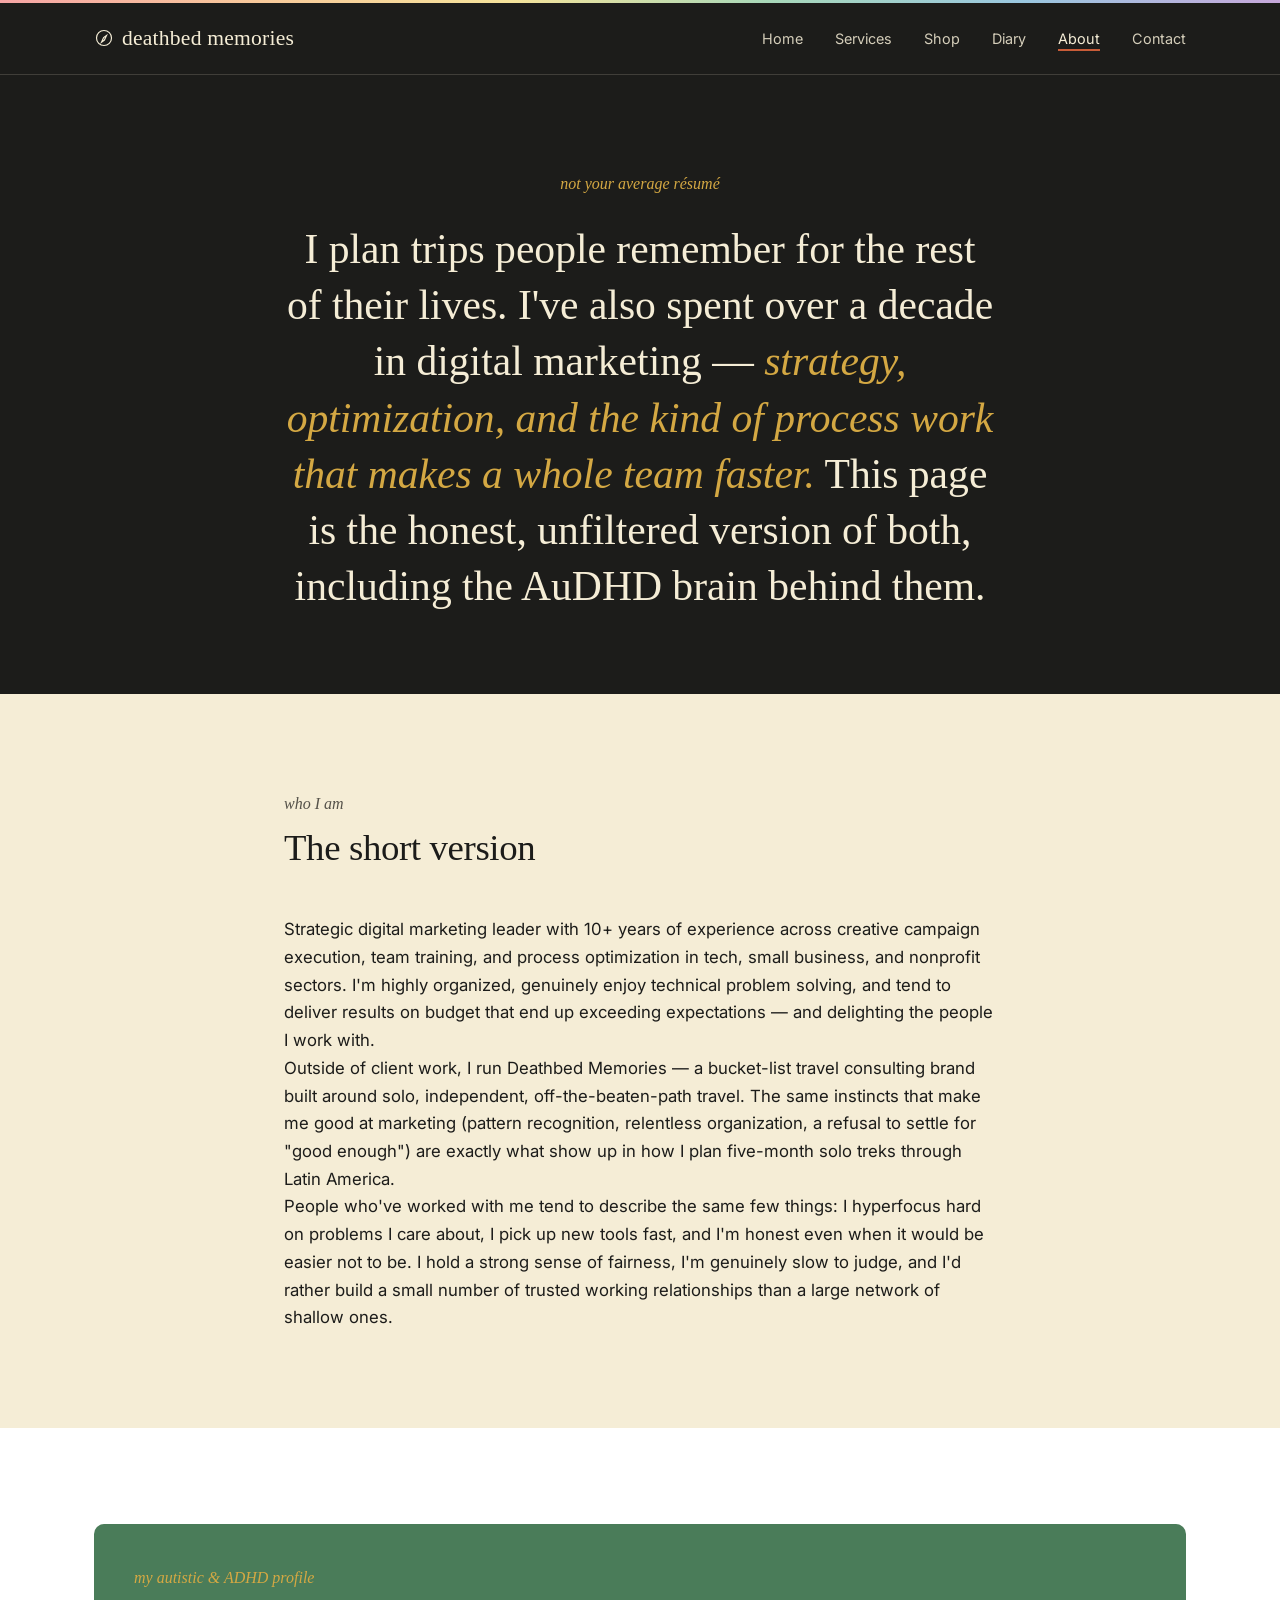
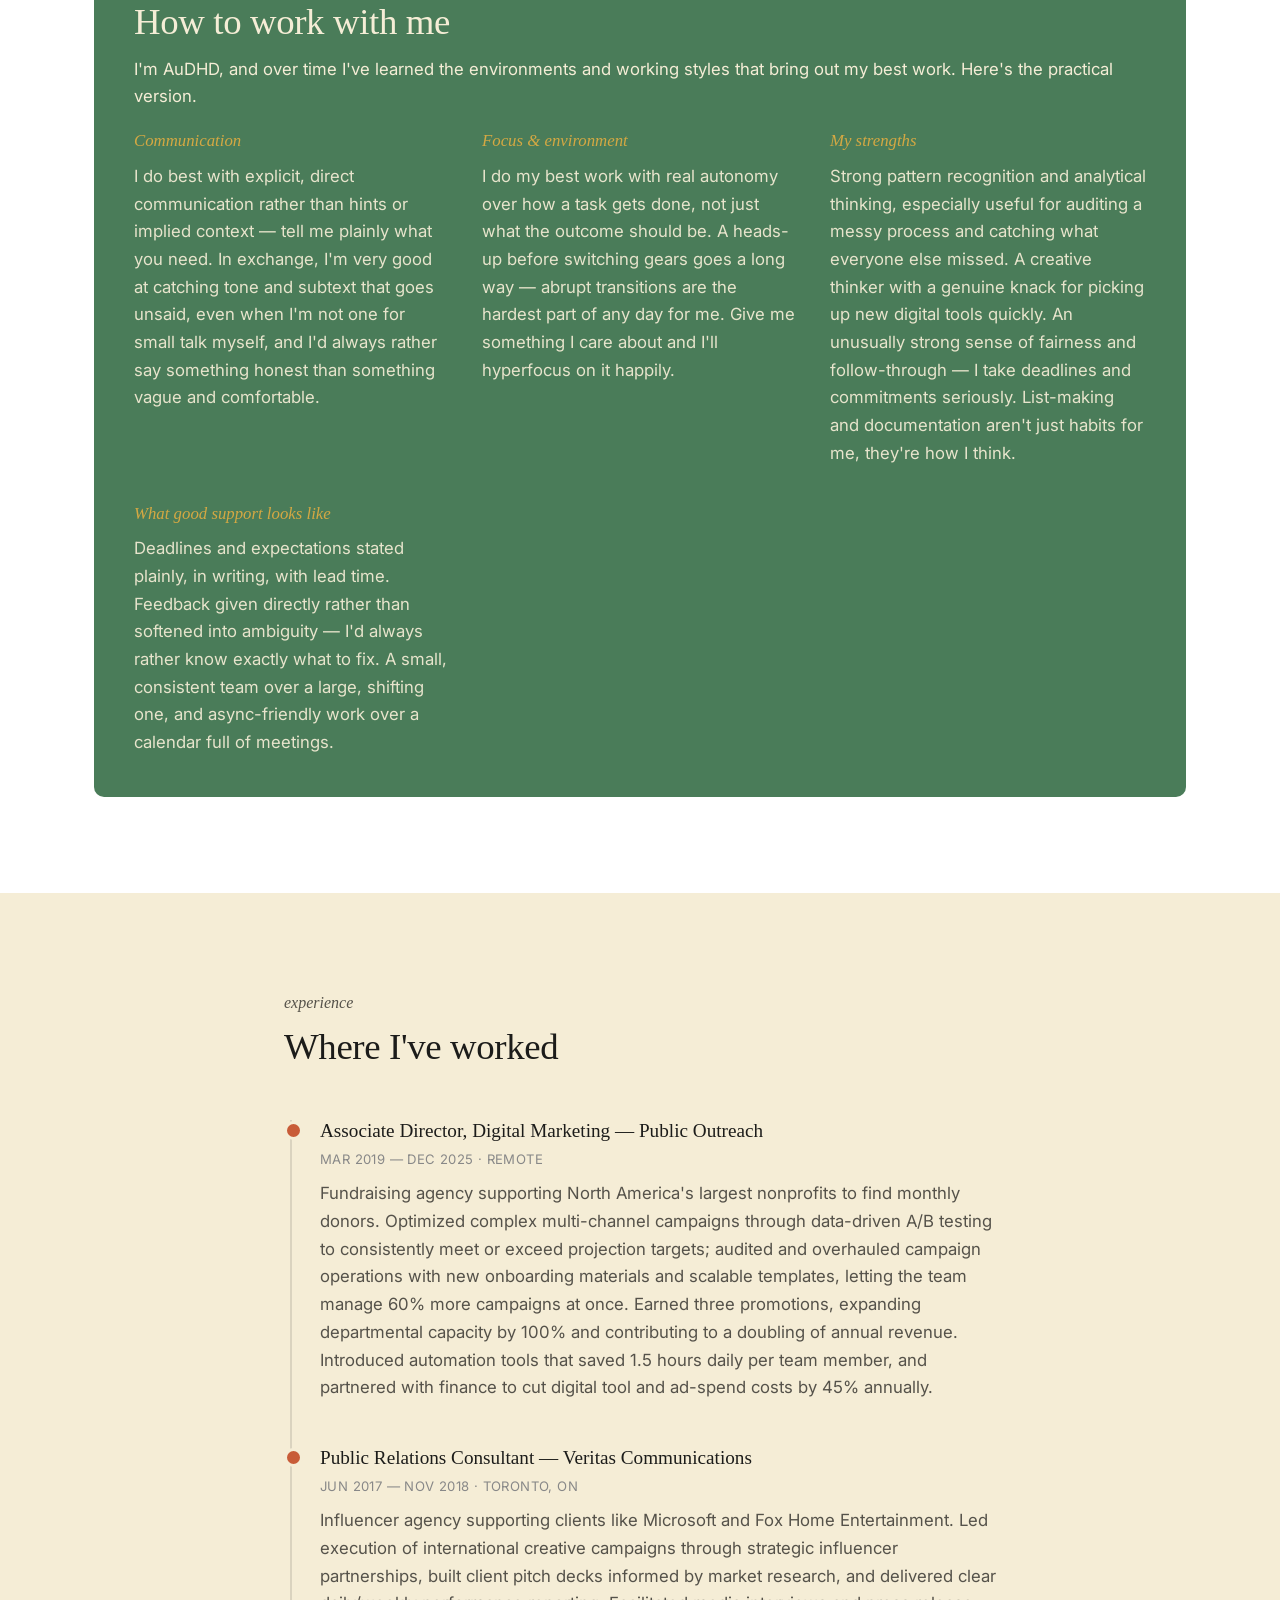
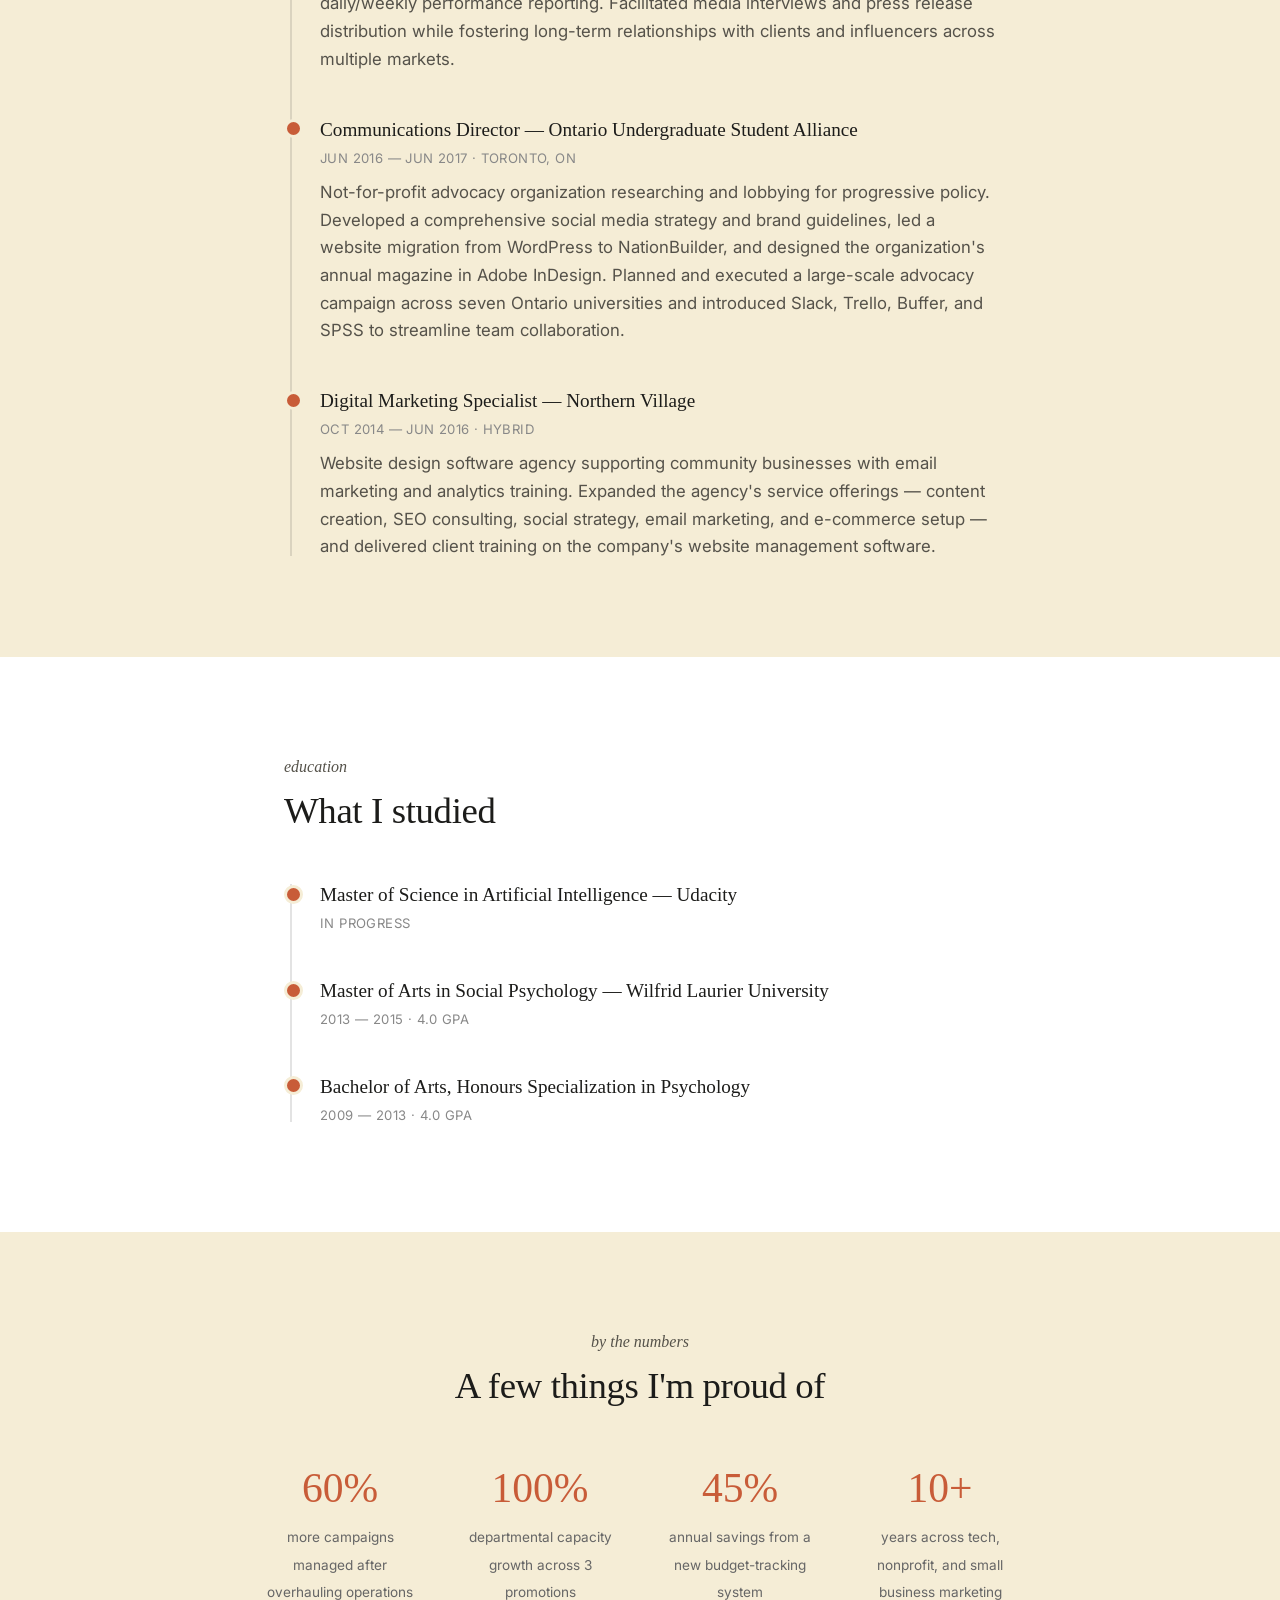
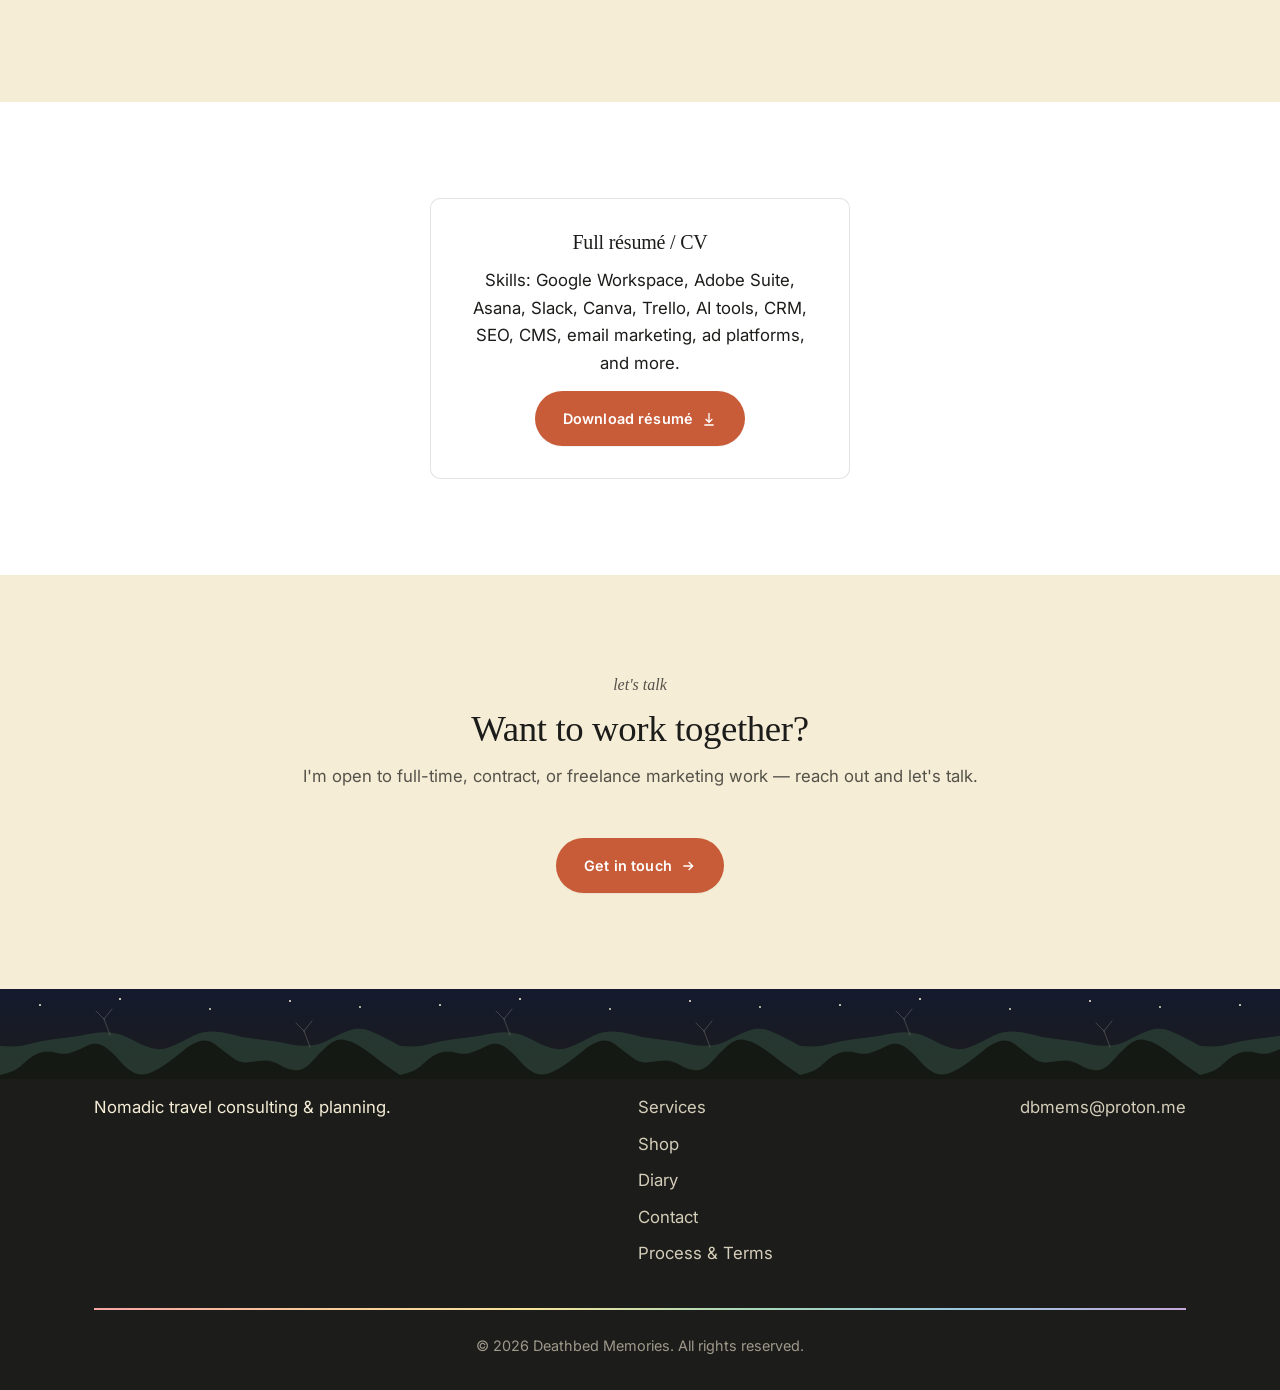
==== commit 8868be9b: "Update about.html with real content and remove placeholders Removed placeholder comments and updated" ====
--- a/about.html
+++ b/about.html
@@ -10,21 +10,6 @@
 <link rel="stylesheet" href="css/style.css">
 </head>
 <body>
-
-<!-- ============================================================
-     THIS PAGE IS NOT LINKED FROM YOUR MAIN NAVIGATION — same as
-     tours.html, photography.html, and marketing.html. Reachable by
-     direct URL only. To go live, add:
-       <li><a href="about.html">About</a></li>
-     to whichever page(s) you want it discoverable from.
-
-     EVERYTHING ON THIS PAGE IS A TEMPLATE. Nothing here is real —
-     every bracketed line and every timeline entry is a placeholder
-     for you to replace with your actual story, experience, and
-     numbers. Search this file for "PLACEHOLDER" to find every spot
-     that needs your real content before this goes anywhere near a
-     prospective employer.
-     ============================================================ -->
 
 <header class="site-header">
   <nav class="nav">
@@ -44,28 +29,19 @@
   </nav>
 </header>
 
-<!-- ============================================================
-     HERO — a pull-quote style statement instead of the site's usual
-     hero pattern, on purpose, to set this page apart.
-     PLACEHOLDER: rewrite the statement in your own words.
-     ============================================================ -->
 <section class="hero-editorial">
   <div class="wrap">
     <span class="eyebrow">not your average résumé</span>
     <p class="statement">
       I plan trips people remember for the rest of their lives. I've
-      also spent <em>[X years]</em> in digital marketing. This page is
-      the honest, unfiltered version of both — including the AuDHD
-      brain behind them.
-    </p>
-    <p class="sub">[One more sentence here, in your voice, about why this page exists.]</p>
-  </div>
-</section>
-
-<!-- ============================================================
-     INTRO / CONTEXT
-     PLACEHOLDER: 2-3 short paragraphs of real bio.
-     ============================================================ -->
+      also spent over a decade in digital marketing — <em>strategy,
+      optimization, and the kind of process work that makes a whole
+      team faster.</em> This page is the honest, unfiltered version
+      of both, including the AuDHD brain behind them.
+    </p>
+  </div>
+</section>
+
 <section>
   <div class="wrap" style="max-width:760px;">
     <div class="section-head reveal" style="text-align:left; max-width:none;">
@@ -73,79 +49,47 @@
       <h2>The short version</h2>
     </div>
     <p class="reveal">
-      [PLACEHOLDER — a couple of sentences on who you are outside of
-      any one job title: where you're from, what drives you, how the
-      travel brand and the marketing career fit together as one
-      person's story rather than two disconnected things.]
+      Strategic digital marketing leader with 10+ years of experience across creative campaign execution, team training, and process optimization in tech, small business, and nonprofit sectors. I'm highly organized, genuinely enjoy technical problem solving, and tend to deliver results on budget that end up exceeding expectations — and delighting the people I work with.
     </p>
     <p class="reveal">
-      [PLACEHOLDER — a sentence or two on what you're looking for
-      right now, whether that's full-time work, contract projects,
-      or something specific. Be as direct as you want — this page is
-      for people who already want to know more, not for a cold
-      pitch.]
-    </p>
-  </div>
-</section>
-
-<!-- ============================================================
-     HOW TO WORK WITH ME — the "user manual" section. Strength-based
-     and practical rather than a generic personality bio. Edit the
-     4 categories below (or add/remove your own) with what's
-     genuinely true for you.
-     PLACEHOLDER throughout.
-     ============================================================ -->
+      Outside of client work, I run Deathbed Memories — a bucket-list travel consulting brand built around solo, independent, off-the-beaten-path travel. The same instincts that make me good at marketing (pattern recognition, relentless organization, a refusal to settle for "good enough") are exactly what show up in how I plan five-month solo treks through Latin America.
+    </p>
+    <p class="reveal">
+      People who've worked with me tend to describe the same few things: I hyperfocus hard on problems I care about, I pick up new tools fast, and I'm honest even when it would be easier not to be. I hold a strong sense of fairness, I'm genuinely slow to judge, and I'd rather build a small number of trusted working relationships than a large network of shallow ones.
+    </p>
+  </div>
+</section>
+
 <section class="section-alt">
   <div class="wrap">
     <div class="manual-box reveal">
       <div class="section-head" style="text-align:left; max-width:none; margin-bottom:0;">
         <p class="eyebrow">my autistic &amp; ADHD profile</p>
         <h2>How to work with me</h2>
-        <p>
-          [PLACEHOLDER — one sentence framing this section: something
-          like "I'm AuDHD, and I've learned the environments and
-          working styles that bring out my best work. Here's the
-          practical version."]
-        </p>
+        <p>I'm AuDHD, and over time I've learned the environments and working styles that bring out my best work. Here's the practical version.</p>
       </div>
       <div class="manual-grid">
         <div>
           <h4>Communication</h4>
-          <p>[PLACEHOLDER — e.g. how you prefer to receive feedback,
-            written vs. verbal, direct vs. cushioned, response time
-            expectations.]</p>
+          <p>I do best with explicit, direct communication rather than hints or implied context — tell me plainly what you need. In exchange, I'm very good at catching tone and subtext that goes unsaid, even when I'm not one for small talk myself, and I'd always rather say something honest than something vague and comfortable.</p>
         </div>
         <div>
           <h4>Focus &amp; environment</h4>
-          <p>[PLACEHOLDER — e.g. what kind of workspace, schedule, or
-            structure helps you do your best work; what tends to
-            derail it.]</p>
+          <p>I do my best work with real autonomy over how a task gets done, not just what the outcome should be. A heads-up before switching gears goes a long way — abrupt transitions are the hardest part of any day for me. Give me something I care about and I'll hyperfocus on it happily.</p>
         </div>
         <div>
           <h4>My strengths</h4>
-          <p>[PLACEHOLDER — e.g. pattern recognition, hyperfocus on
-            problems you care about, honesty, creative
-            problem-solving — whatever is genuinely true for you.]</p>
+          <p>Strong pattern recognition and analytical thinking, especially useful for auditing a messy process and catching what everyone else missed. A creative thinker with a genuine knack for picking up new digital tools quickly. An unusually strong sense of fairness and follow-through — I take deadlines and commitments seriously. List-making and documentation aren't just habits for me, they're how I think.</p>
         </div>
         <div>
           <h4>What good support looks like</h4>
-          <p>[PLACEHOLDER — e.g. clear written instructions, advance
-            notice of changes, flexibility around how work gets
-            done vs. rigid process.]</p>
-        </div>
-      </div>
-    </div>
-  </div>
-</section>
-
-<!-- ============================================================
-     PROFESSIONAL EXPERIENCE — a vertical timeline instead of cards,
-     deliberately different from the rest of the site.
-     PLACEHOLDER: replace every entry with real roles, dates, and a
-     sentence on what you owned and what changed because of it.
-     Copy the whole <div class="timeline-item">...</div> block to
-     add more entries.
-     ============================================================ -->
+          <p>Deadlines and expectations stated plainly, in writing, with lead time. Feedback given directly rather than softened into ambiguity — I'd always rather know exactly what to fix. A small, consistent team over a large, shifting one, and async-friendly work over a calendar full of meetings.</p>
+        </div>
+      </div>
+    </div>
+  </div>
+</section>
+
 <section>
   <div class="wrap" style="max-width:760px;">
     <div class="section-head reveal" style="text-align:left; max-width:none;">
@@ -154,39 +98,53 @@
     </div>
     <div class="timeline reveal">
       <div class="timeline-item">
-        <div class="role">Job Title — Company Name</div>
-        <div class="dates">2023 — Present</div>
-        <p>[PLACEHOLDER — one or two sentences on what you owned in
-          this role and a concrete result: a number, a launch, a
-          metric that moved because of your work.]</p>
-      </div>
-      <div class="timeline-item">
-        <div class="role">Job Title — Company Name</div>
-        <div class="dates">2021 — 2023</div>
-        <p>[PLACEHOLDER — same pattern: what you owned, what
-          changed.]</p>
-      </div>
-      <div class="timeline-item">
-        <div class="role">Job Title — Company Name</div>
-        <div class="dates">2019 — 2021</div>
-        <p>[PLACEHOLDER — same pattern.]</p>
-      </div>
-      <div class="timeline-item">
-        <div class="role">Degree or Certification — Institution</div>
-        <div class="dates">Year</div>
-        <p>[PLACEHOLDER — optional: education, certifications, or
-          notable training.]</p>
-      </div>
-    </div>
-  </div>
-</section>
-
-<!-- ============================================================
-     ACHIEVEMENTS — a stat strip for a few real, specific numbers.
-     PLACEHOLDER: swap in real figures. Delete any you don't have —
-     3 strong numbers beat 6 vague ones.
-     ============================================================ -->
+        <div class="role">Associate Director, Digital Marketing — Public Outreach</div>
+        <div class="dates">Mar 2019 — Dec 2025 · Remote</div>
+        <p>Fundraising agency supporting North America's largest nonprofits to find monthly donors. Optimized complex multi-channel campaigns through data-driven A/B testing to consistently meet or exceed projection targets; audited and overhauled campaign operations with new onboarding materials and scalable templates, letting the team manage 60% more campaigns at once. Earned three promotions, expanding departmental capacity by 100% and contributing to a doubling of annual revenue. Introduced automation tools that saved 1.5 hours daily per team member, and partnered with finance to cut digital tool and ad-spend costs by 45% annually.</p>
+      </div>
+      <div class="timeline-item">
+        <div class="role">Public Relations Consultant — Veritas Communications</div>
+        <div class="dates">Jun 2017 — Nov 2018 · Toronto, ON</div>
+        <p>Influencer agency supporting clients like Microsoft and Fox Home Entertainment. Led execution of international creative campaigns through strategic influencer partnerships, built client pitch decks informed by market research, and delivered clear daily/weekly performance reporting. Facilitated media interviews and press release distribution while fostering long-term relationships with clients and influencers across multiple markets.</p>
+      </div>
+      <div class="timeline-item">
+        <div class="role">Communications Director — Ontario Undergraduate Student Alliance</div>
+        <div class="dates">Jun 2016 — Jun 2017 · Toronto, ON</div>
+        <p>Not-for-profit advocacy organization researching and lobbying for progressive policy. Developed a comprehensive social media strategy and brand guidelines, led a website migration from WordPress to NationBuilder, and designed the organization's annual magazine in Adobe InDesign. Planned and executed a large-scale advocacy campaign across seven Ontario universities and introduced Slack, Trello, Buffer, and SPSS to streamline team collaboration.</p>
+      </div>
+      <div class="timeline-item">
+        <div class="role">Digital Marketing Specialist — Northern Village</div>
+        <div class="dates">Oct 2014 — Jun 2016 · Hybrid</div>
+        <p>Website design software agency supporting community businesses with email marketing and analytics training. Expanded the agency's service offerings — content creation, SEO consulting, social strategy, email marketing, and e-commerce setup — and delivered client training on the company's website management software.</p>
+      </div>
+    </div>
+  </div>
+</section>
+
 <section class="section-alt">
+  <div class="wrap" style="max-width:760px;">
+    <div class="section-head reveal" style="text-align:left; max-width:none;">
+      <p class="eyebrow">education</p>
+      <h2>What I studied</h2>
+    </div>
+    <div class="timeline reveal">
+      <div class="timeline-item">
+        <div class="role">Master of Science in Artificial Intelligence — Udacity</div>
+        <div class="dates">In progress</div>
+      </div>
+      <div class="timeline-item">
+        <div class="role">Master of Arts in Social Psychology — Wilfrid Laurier University</div>
+        <div class="dates">2013 — 2015 · 4.0 GPA</div>
+      </div>
+      <div class="timeline-item">
+        <div class="role">Bachelor of Arts, Honours Specialization in Psychology</div>
+        <div class="dates">2009 — 2013 · 4.0 GPA</div>
+      </div>
+    </div>
+  </div>
+</section>
+
+<section>
   <div class="wrap">
     <div class="section-head reveal">
       <p class="eyebrow">by the numbers</p>
@@ -194,37 +152,31 @@
     </div>
     <div class="stat-strip reveal">
       <div class="stat">
-        <span class="stat-num">[#]</span>
-        <span class="stat-label">[what this number measures]</span>
-      </div>
-      <div class="stat">
-        <span class="stat-num">[#]</span>
-        <span class="stat-label">[what this number measures]</span>
-      </div>
-      <div class="stat">
-        <span class="stat-num">[#]</span>
-        <span class="stat-label">[what this number measures]</span>
-      </div>
-      <div class="stat">
-        <span class="stat-num">[#]</span>
-        <span class="stat-label">[what this number measures]</span>
-      </div>
-    </div>
-  </div>
-</section>
-
-<!-- ============================================================
-     RESUME DOWNLOAD — currently a placeholder PDF so the button
-     works right away. Swap it for your real resume/CV — upload a
-     PDF into files/ with the same filename to replace it, or update
-     the filename below if you use a different name.
-     ============================================================ -->
-<section>
+        <span class="stat-num">60%</span>
+        <span class="stat-label">more campaigns managed after overhauling operations</span>
+      </div>
+      <div class="stat">
+        <span class="stat-num">100%</span>
+        <span class="stat-label">departmental capacity growth across 3 promotions</span>
+      </div>
+      <div class="stat">
+        <span class="stat-num">45%</span>
+        <span class="stat-label">annual savings from a new budget-tracking system</span>
+      </div>
+      <div class="stat">
+        <span class="stat-num">10+</span>
+        <span class="stat-label">years across tech, nonprofit, and small business marketing</span>
+      </div>
+    </div>
+  </div>
+</section>
+
+<section class="section-alt">
   <div class="wrap">
     <div class="card reveal" style="max-width:420px; margin:0 auto; text-align:center;">
       <h3>Full résumé / CV</h3>
-      <p>Currently a placeholder — swap in the real one whenever it's ready.</p>
-      <a class="btn btn-primary" style="align-self:center;" href="files/resume-placeholder.pdf" target="_blank" rel="noopener">
+      <p>Skills: Google Workspace, Adobe Suite, Asana, Slack, Canva, Trello, AI tools, CRM, SEO, CMS, email marketing, ad platforms, and more.</p>
+      <a class="btn btn-primary" style="align-self:center;" href="files/resume.pdf" target="_blank" rel="noopener">
         Download résumé
         <svg class="arrow" width="16" height="16" viewBox="0 0 24 24" fill="none" stroke="currentColor" stroke-width="2"><path d="M12 3v13M7 12l5 5 5-5M5 21h14"/></svg>
       </a>
@@ -232,17 +184,14 @@
   </div>
 </section>
 
-<!-- ============================================================
-     CONTACT CTA
-     ============================================================ -->
-<section class="section-alt">
+<section>
   <div class="wrap" style="text-align:center;">
     <div class="section-head reveal">
       <p class="eyebrow">let's talk</p>
       <h2>Want to work together?</h2>
-      <p>[PLACEHOLDER — a line inviting the right kind of opportunity in.]</p>
-    </div>
-    <a class="btn btn-primary reveal" href="contact.html?topic=website">
+      <p>I'm open to full-time, contract, or freelance marketing work — reach out and let's talk.</p>
+    </div>
+    <a class="btn btn-primary reveal" href="contact.html?topic=hire">
       Get in touch
       <svg class="arrow" width="16" height="16" viewBox="0 0 24 24" fill="none" stroke="currentColor" stroke-width="2"><path d="M5 12h14M13 6l6 6-6 6"/></svg>
     </a>
@@ -270,15 +219,11 @@
         <h4>Contact</h4>
         <ul class="footer-links">
           <li><a href="mailto:dbmems@proton.me">dbmems@proton.me</a></li>
-          <li><a href="https://www.tiktok.com/@deathbed.memories" target="_blank" rel="noopener">TikTok</a></li>
-          <li><a href="https://www.instagram.com/deathbed.memories/" target="_blank" rel="noopener">Instagram</a></li>
-          <li><a href="https://www.youtube.com/@deathbed.memoriess" target="_blank" rel="noopener">YouTube</a></li>
         </ul>
       </div>
     </div>
     <div class="footer-bottom">
       <p>&copy; 2026 Deathbed Memories. All rights reserved.</p>
-      <p class="footer-free"><a href="contact.html?topic=website">I built the site code with AI (Claude) →</a></p>
     </div>
   </div>
 </footer>
--- a/css/style.css
+++ b/css/style.css
@@ -910,3 +910,116 @@
   display: block;
 }
 .stat-strip .stat-label { font-size: 0.85rem; color: #666; }
+/* ---------- JOURNAL PHOTO GALLERY (inside a diary-block) ---------- */
+.journal-gallery {
+  display: grid;
+  grid-template-columns: repeat(2, 1fr);
+  gap: 1.25rem;
+  margin-top: 1rem;
+}
+.journal-gallery figure { margin: 0; }
+.journal-gallery img {
+  width: 100%;
+  display: block;
+  border-radius: 3px;
+  border: 7px solid var(--color-cream);
+  box-shadow: 0 6px 16px rgba(0,0,0,0.3);
+}
+.journal-gallery figcaption {
+  font-family: var(--font-header);
+  font-style: italic;
+  font-size: 0.82rem;
+  opacity: 0.8;
+  text-align: center;
+  margin-top: 0.5rem;
+}
+@media (max-width: 560px) {
+  .journal-gallery { grid-template-columns: 1fr; }
+}
+
+/* ---------- JOY/PAIN REFLECTION GRID (inside a diary-block) ---------- */
+.diary-block .joy-pain-grid {
+  display: grid;
+  grid-template-columns: 1fr 1fr;
+  gap: 1.5rem;
+  margin-top: 1rem;
+}
+.diary-block .joy-pain-grid ul { padding-left: 1.1rem; margin: 0; }
+.diary-block .joy-pain-grid li { margin-bottom: 0.5rem; opacity: 0.92; }
+@media (max-width: 560px) {
+  .diary-block .joy-pain-grid { grid-template-columns: 1fr; }
+}
+
+/* ---------- ACCOMMODATION REVIEW GRID ---------- */
+.review-grid {
+  display: grid;
+  grid-template-columns: repeat(2, 1fr);
+  gap: 1rem;
+  margin: 1rem 0 1.5rem;
+}
+.review-grid .review-item {
+  background: var(--color-cream-2);
+  border-radius: var(--radius);
+  padding: 1rem 1.25rem;
+}
+.review-grid .review-item h5 {
+  font-family: var(--font-header);
+  font-style: italic;
+  font-size: 0.95rem;
+  margin-bottom: 0.3rem;
+  color: var(--color-forest);
+}
+.review-grid .review-item p { font-size: 0.88rem; color: #55524a; margin: 0; }
+@media (max-width: 560px) {
+  .review-grid { grid-template-columns: 1fr; }
+}
+
+/* ---------- BLOG LIST — thumbnail + text side by side ---------- */
+.blog-item { display: flex; gap: 1.25rem; align-items: flex-start; }
+.blog-item .blog-thumb {
+  width: 110px;
+  height: 110px;
+  object-fit: cover;
+  border-radius: var(--radius);
+  flex-shrink: 0;
+}
+.blog-item .blog-main { flex: 1; min-width: 0; }
+@media (max-width: 560px) {
+  .blog-item { flex-direction: column; }
+  .blog-item .blog-thumb { width: 100%; height: 160px; }
+}
+
+/* ---------- COMMENTS (Giscus) ---------- */
+.comments-wrap {
+  margin-top: 2.5rem;
+  padding-top: 2rem;
+  border-top: 1px solid var(--color-line);
+}
+/* ---------- BLOG CARD — subtitle line (replaces old excerpt) ---------- */
+.blog-item .blog-subtitle {
+  font-family: var(--font-header);
+  font-style: italic;
+  color: var(--color-terracotta);
+  margin: 0.15rem 0 0.4rem;
+  font-size: 0.95rem;
+}
+
+/* ---------- POST PHOTO GRID — all of a post's trip photos
+   together, near the end, right before the Feelings check section ---------- */
+.post-gallery {
+  display: grid;
+  grid-template-columns: repeat(2, 1fr);
+  gap: 1rem;
+  margin: 1.5rem 0;
+}
+.post-gallery img {
+  width: 100%;
+  height: 220px;
+  object-fit: cover;
+  border-radius: var(--radius);
+}
+@media (max-width: 560px) {
+  .post-gallery { grid-template-columns: 1fr; }
+  .post-gallery img { height: auto; }
+}
+
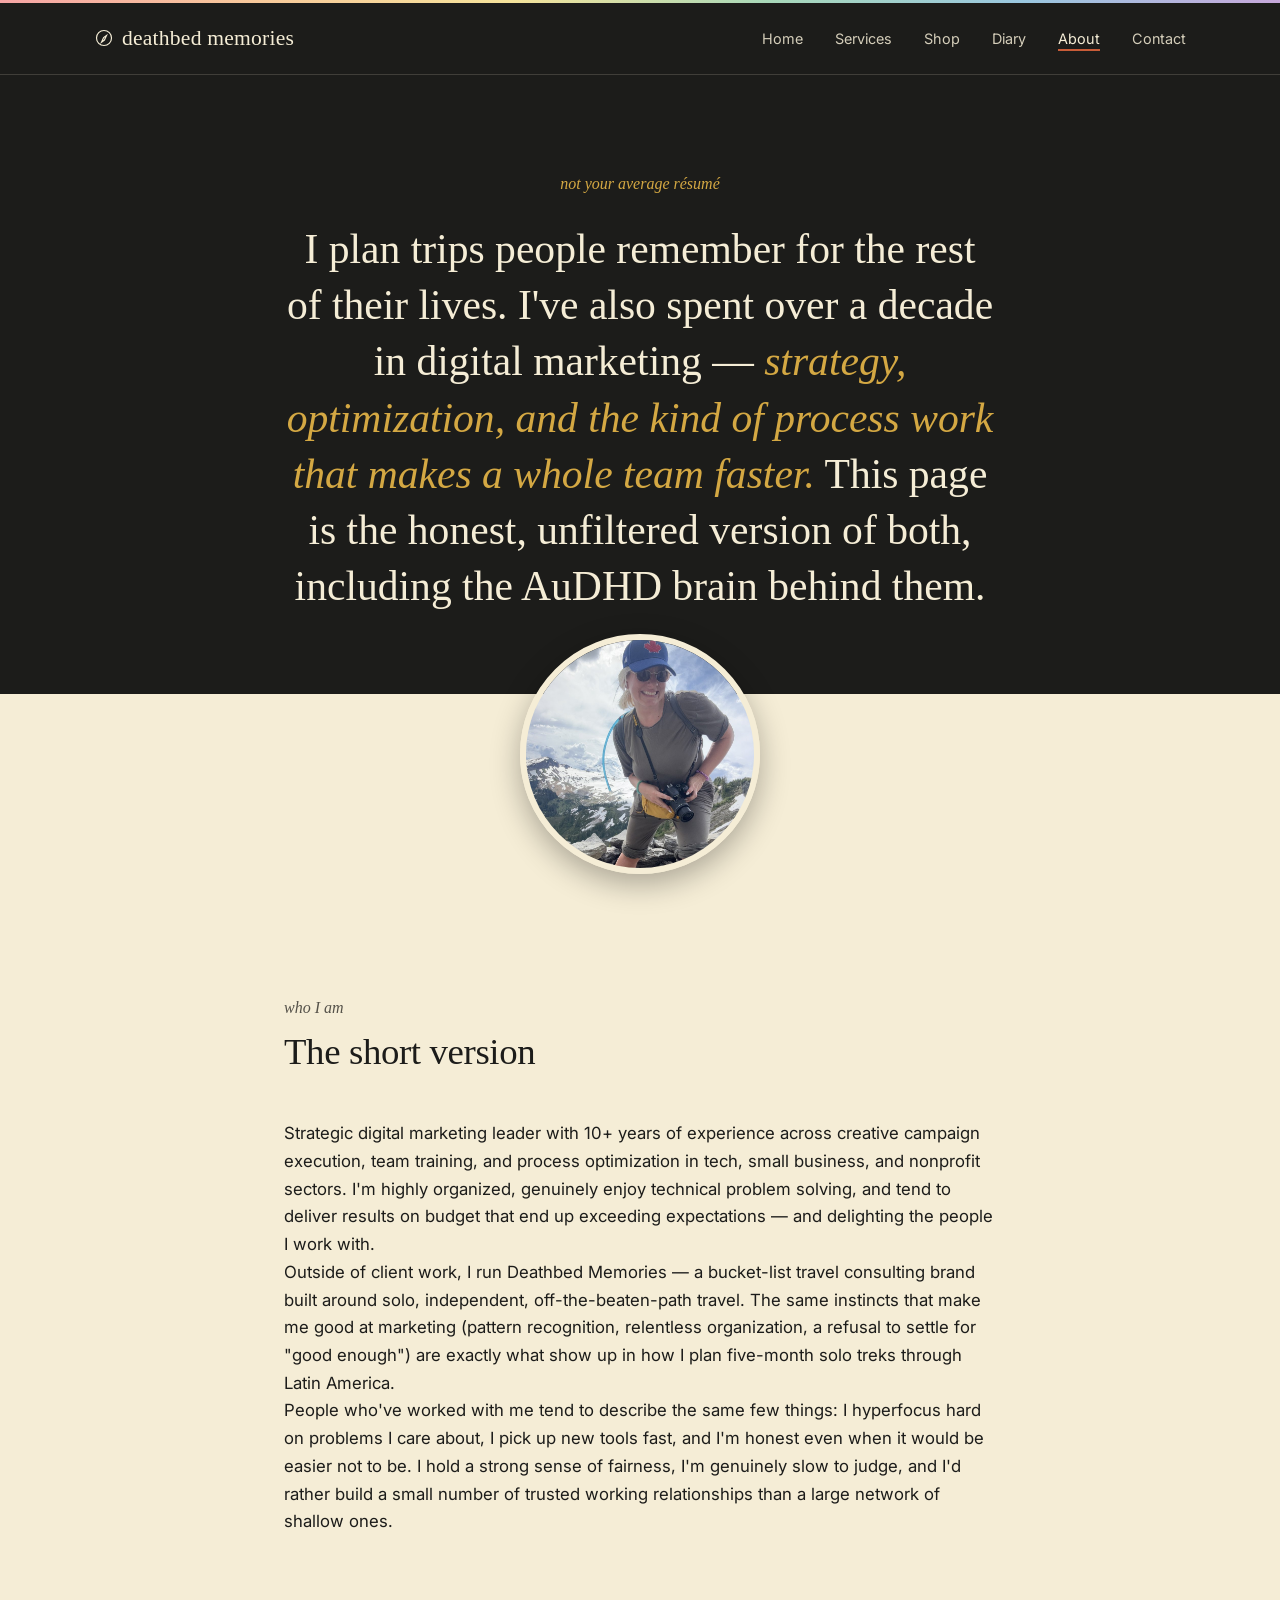
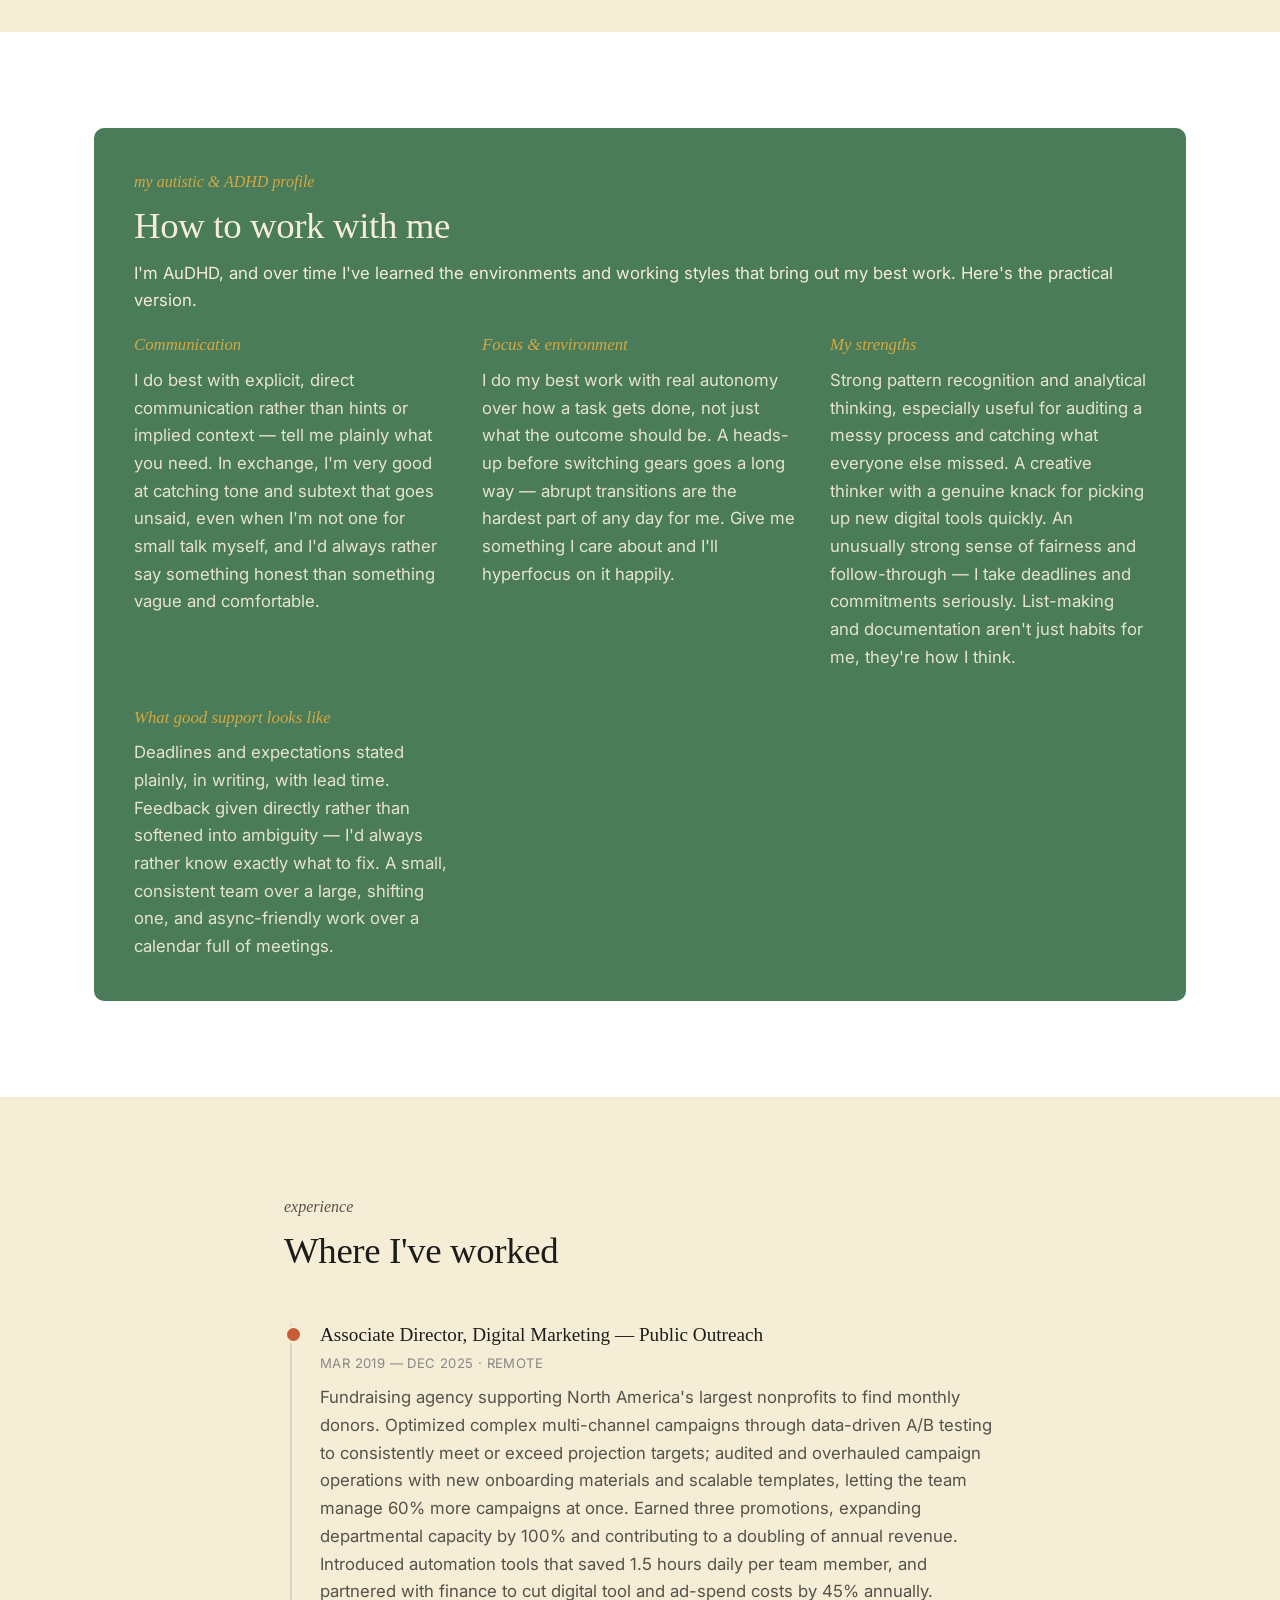
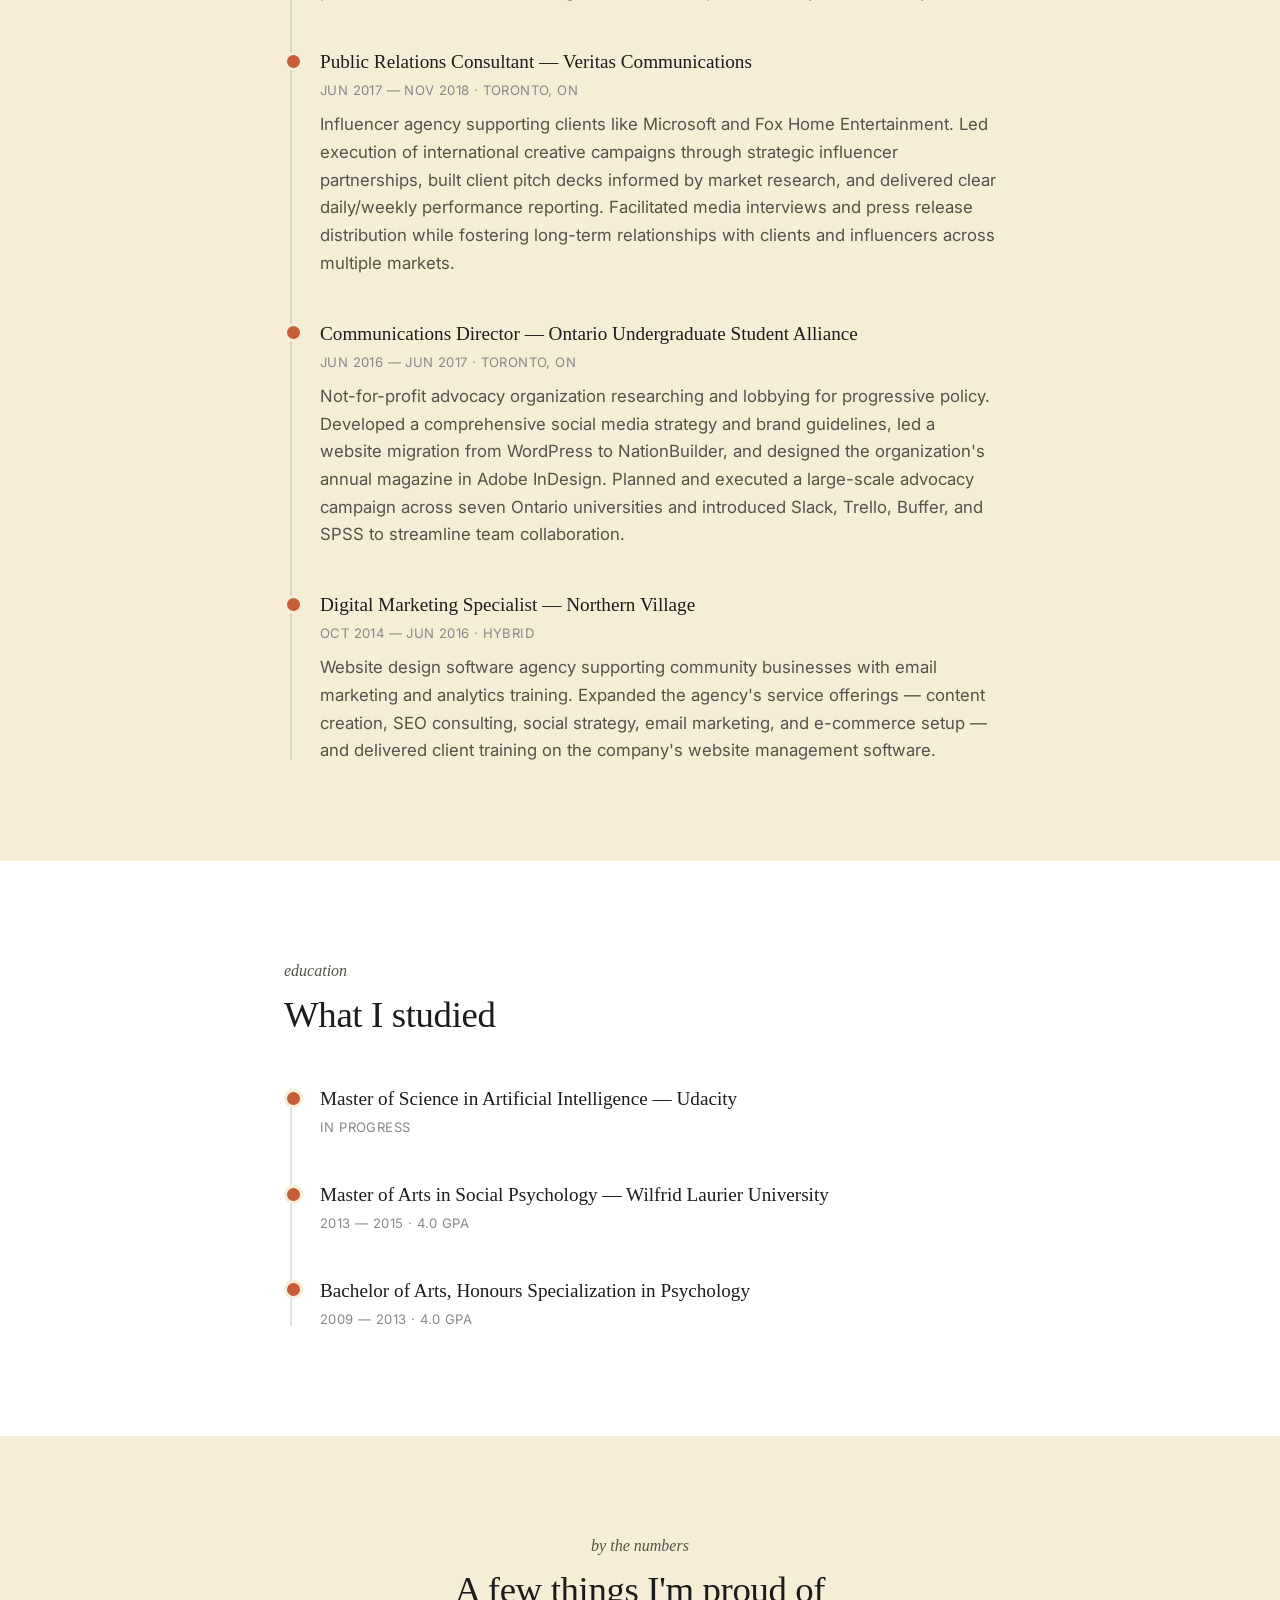
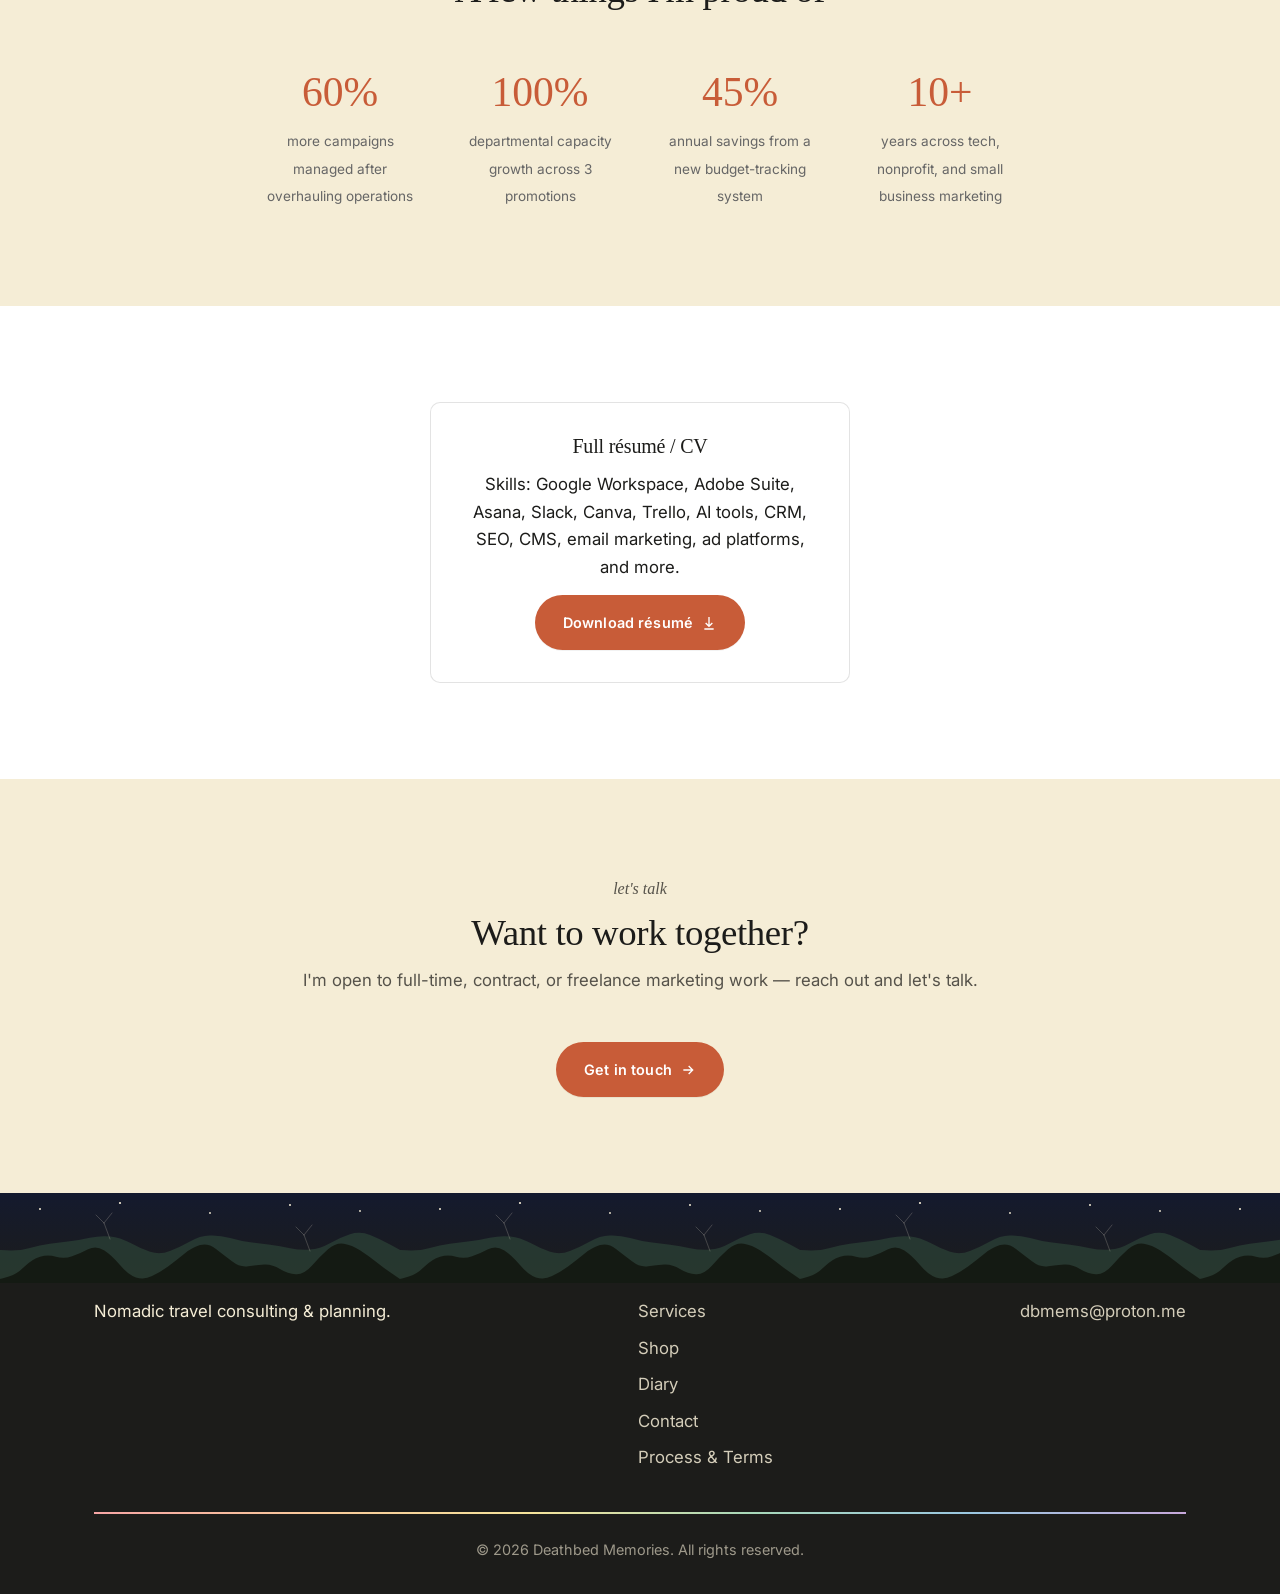
==== commit c916357a: "Add portrait image of Amanda Kohler" ====
--- a/about.html
+++ b/about.html
@@ -41,7 +41,7 @@
     </p>
   </div>
 </section>
-
+<img class="portrait-overlap" src="images/about/amanda-portrait.jpg" alt="Amanda Kohler on a mountain summit">
 <section>
   <div class="wrap" style="max-width:760px;">
     <div class="section-head reveal" style="text-align:left; max-width:none;">
--- a/css/style.css
+++ b/css/style.css
@@ -1022,4 +1022,16 @@
   .post-gallery { grid-template-columns: 1fr; }
   .post-gallery img { height: auto; }
 }
-
+.portrait-overlap {
+  width: 240px;
+  height: 240px;
+  border-radius: 50%;
+  object-fit: cover;
+  object-position: center 15%;
+  border: 6px solid var(--color-cream);
+  box-shadow: 0 10px 30px rgba(0,0,0,0.3);
+  display: block;
+  margin: -60px auto 1.5rem;
+  position: relative;
+  z-index: 5;
+}
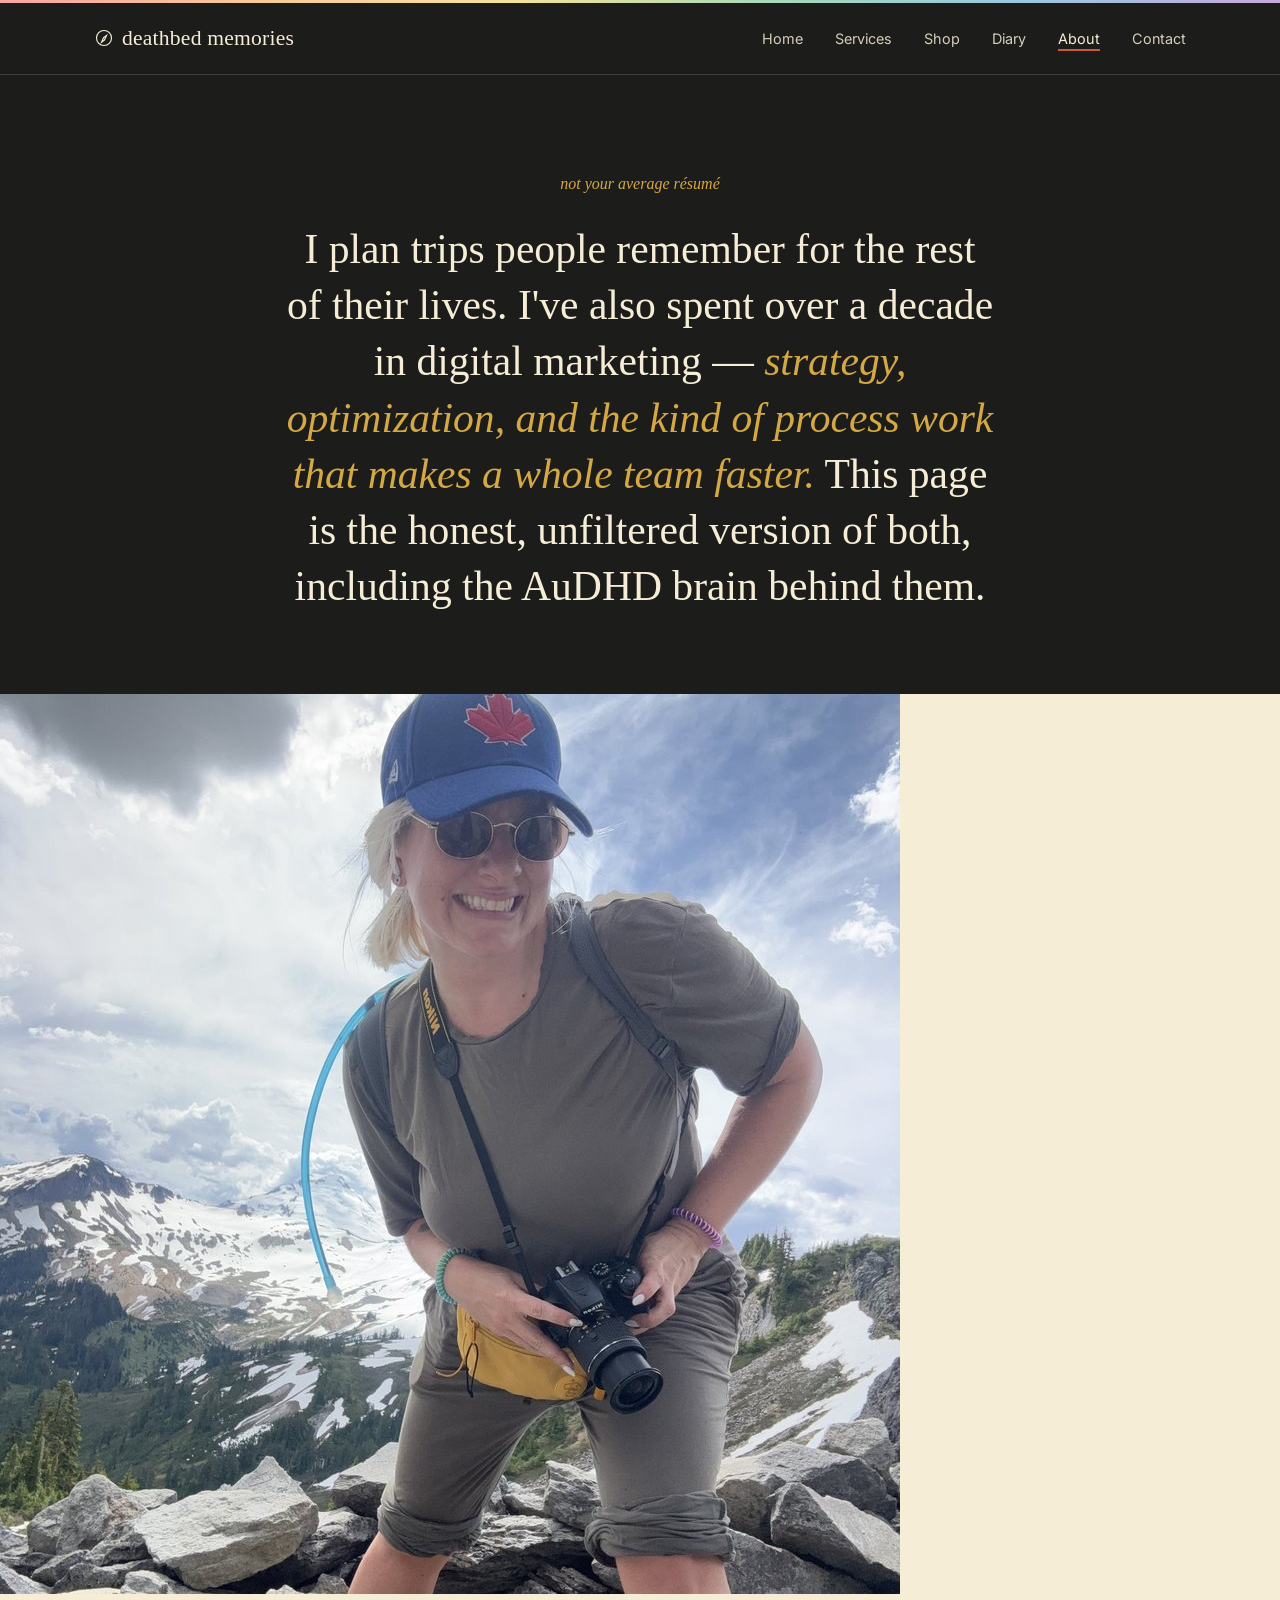
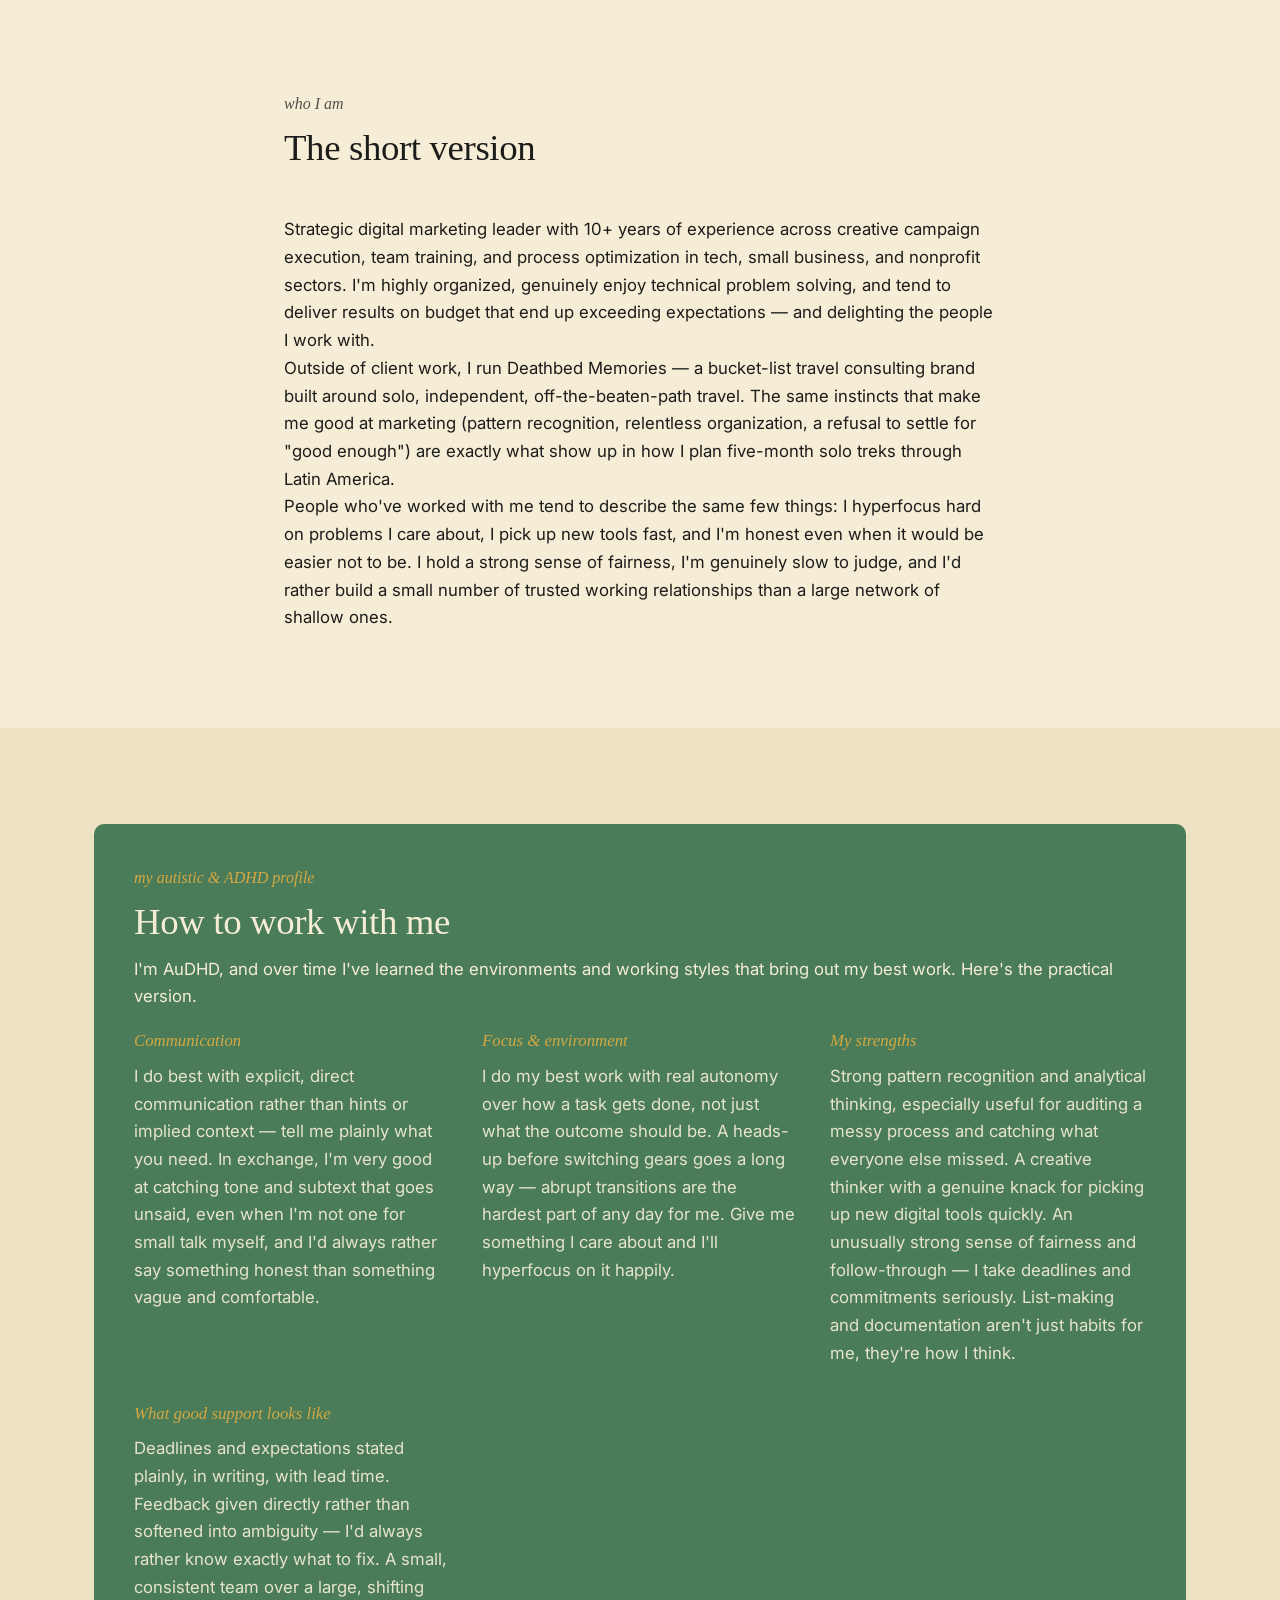
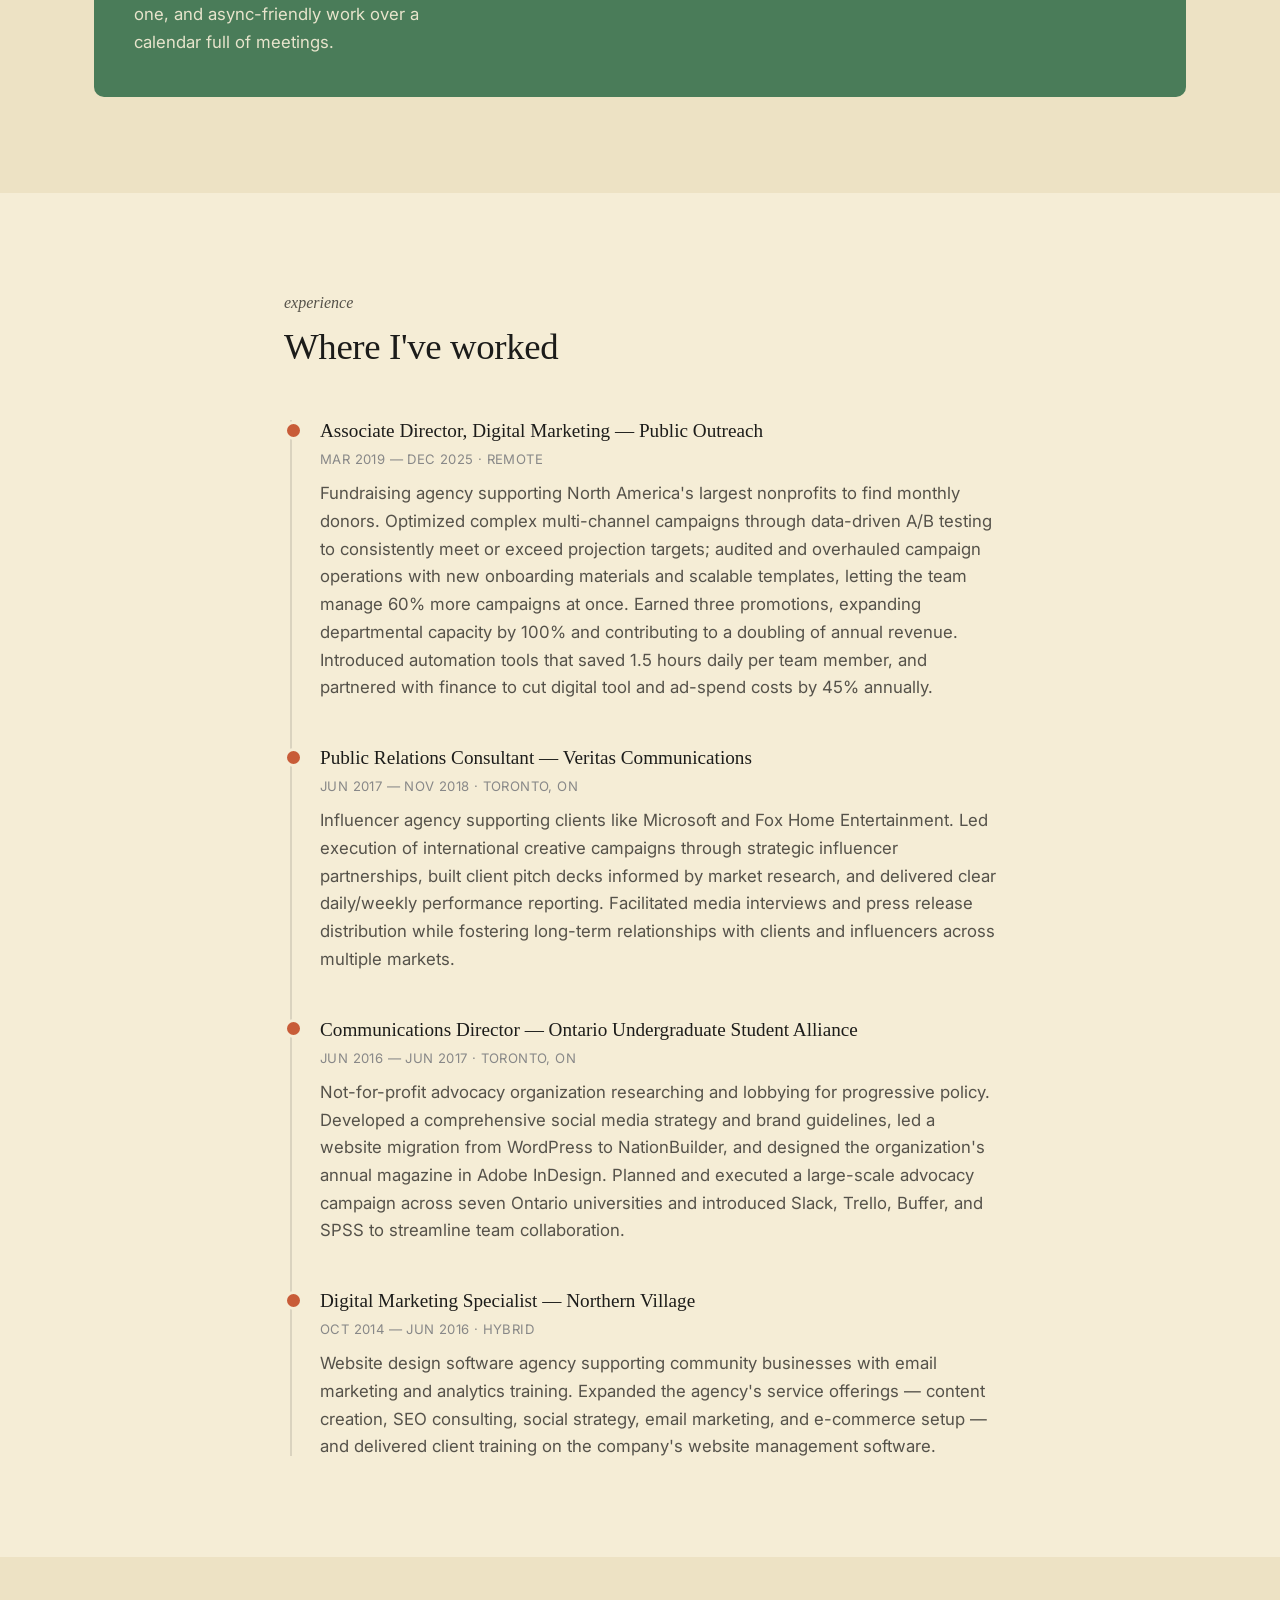
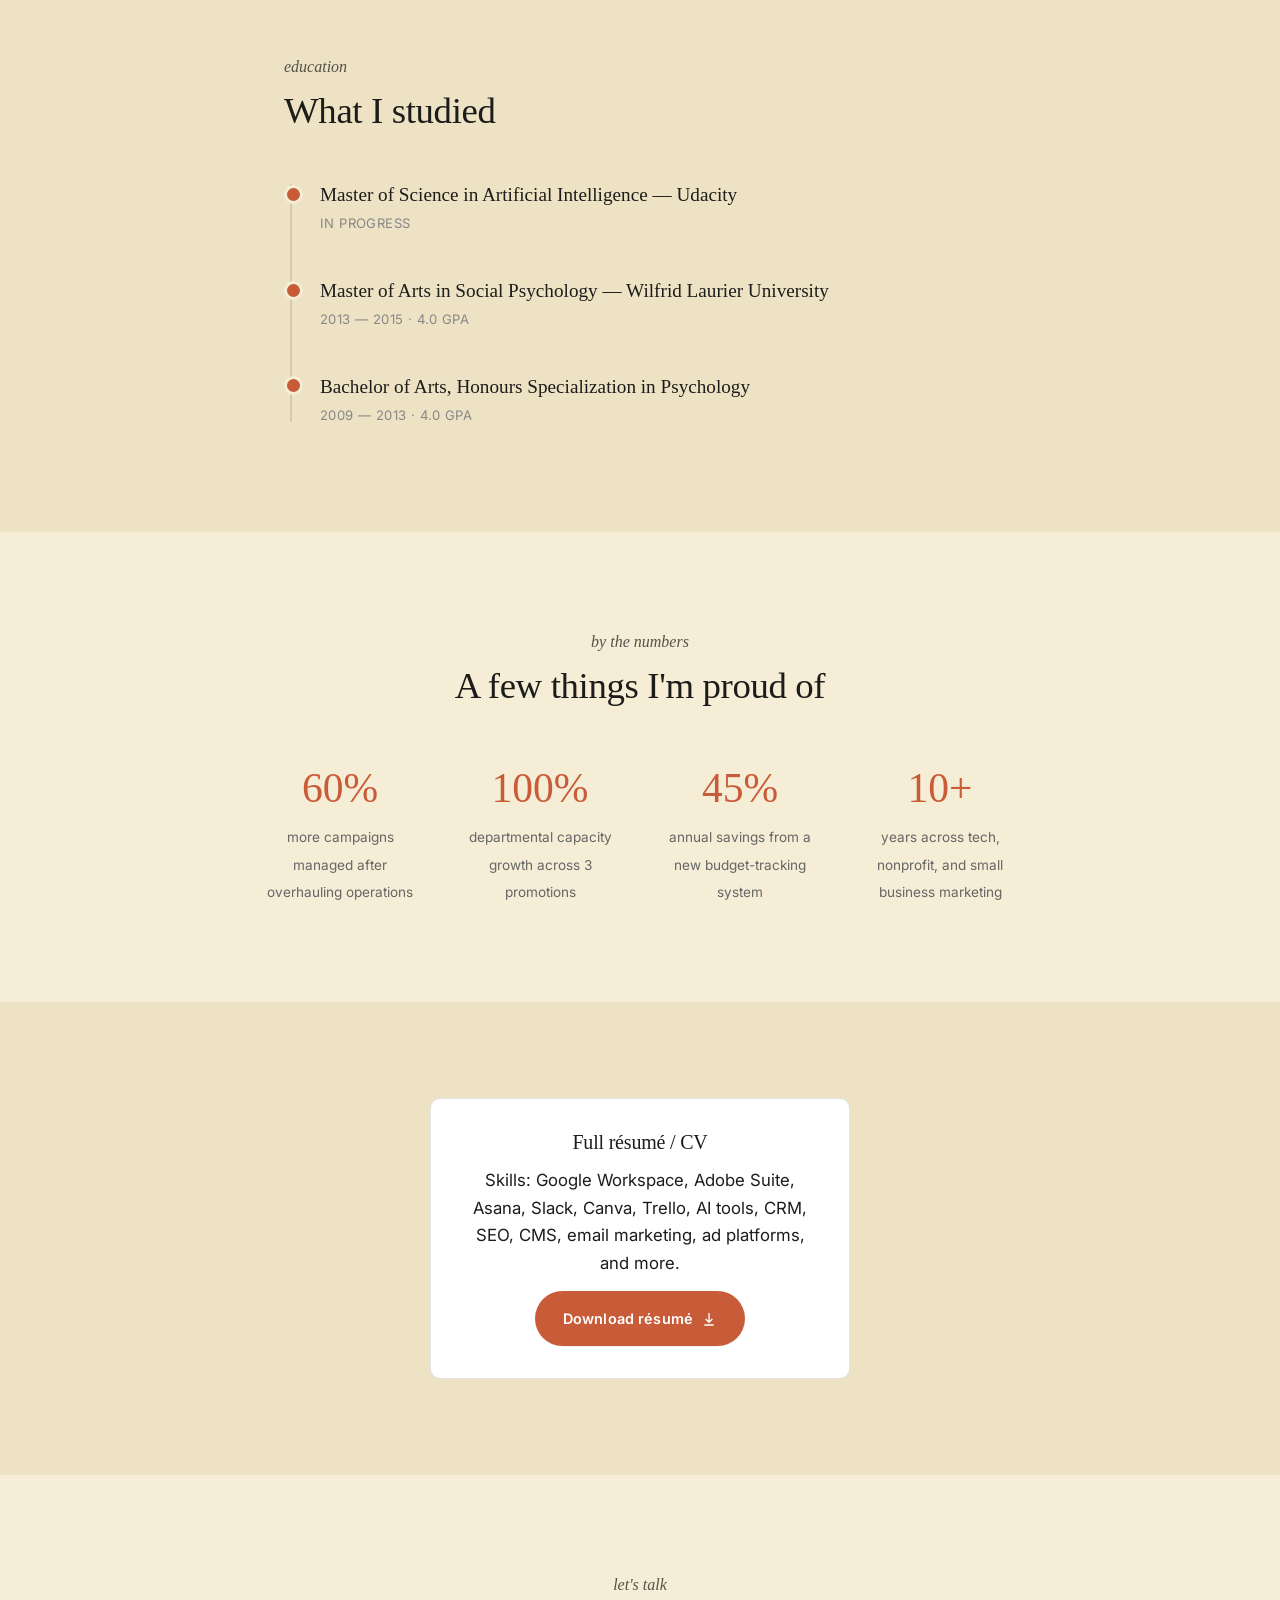
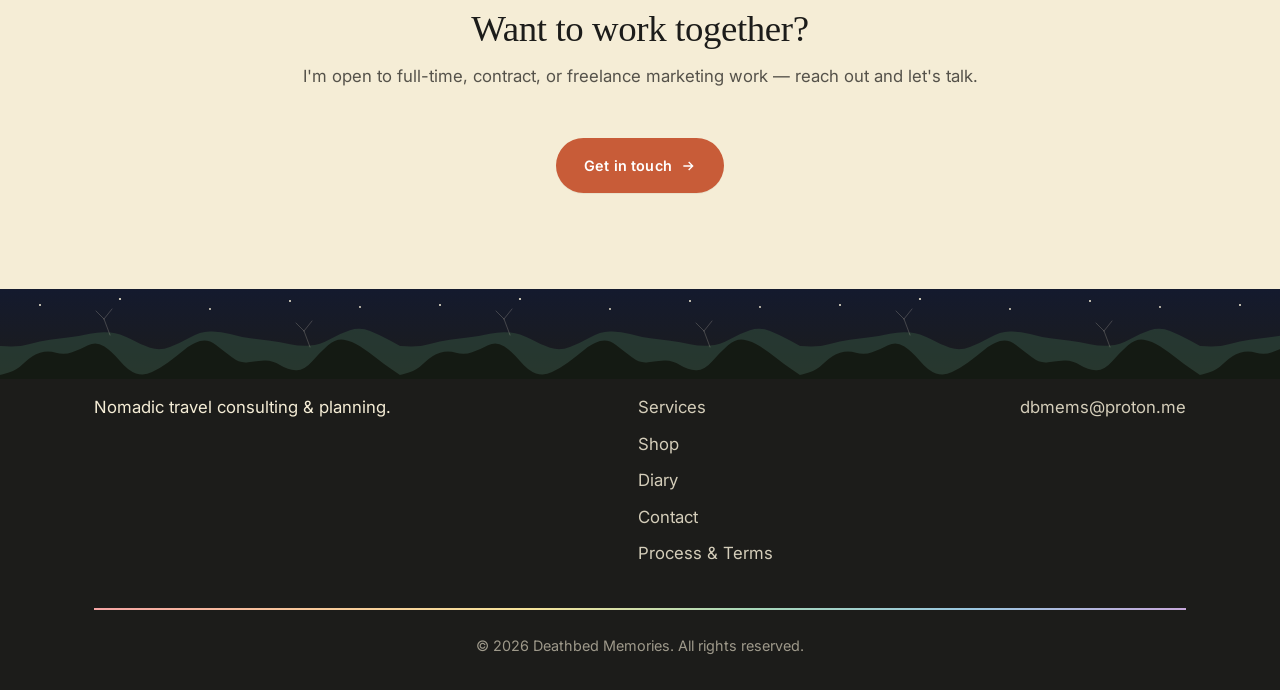
==== commit d716fa5f: "Integrate Google Analytics in about.html Added Google Analytics tracking code to the about page." ====
--- a/about.html
+++ b/about.html
@@ -1,6 +1,15 @@
 <!DOCTYPE html>
 <html lang="en">
 <head>
+  <!-- Google tag (gtag.js) -->
+<script async src="https://www.googletagmanager.com/gtag/js?id=G-LZJ85S4954"></script>
+<script>
+  window.dataLayer = window.dataLayer || [];
+  function gtag(){dataLayer.push(arguments);}
+  gtag('js', new Date());
+
+  gtag('config', 'G-LZJ85S4954');
+</script>
 <meta charset="UTF-8">
 <meta name="viewport" content="width=device-width, initial-scale=1.0">
 <title>About — Deathbed Memories</title>
--- a/css/style.css
+++ b/css/style.css
@@ -322,7 +322,7 @@
 .section-head h2 { font-size: var(--size-h2); margin-bottom: 0.85rem; }
 .section-head p { color: #55524a; }
 
-.section-alt { background: var(--color-white); }
+.section-alt { background: var(--color-cream-2); }
 .section-tint { background: var(--color-cream-2); }
 
 /* ---------- 9. CARD GRIDS ---------- */
@@ -1014,13 +1014,15 @@
 }
 .post-gallery img {
   width: 100%;
-  height: 220px;
-  object-fit: cover;
+  height: auto;
   border-radius: var(--radius);
 }
 @media (max-width: 560px) {
   .post-gallery { grid-template-columns: 1fr; }
-  .post-gallery img { height: auto; }
+  .post-gallery img {
+  width: 100%;
+  height: auto;
+  border-radius: var(--radius);
 }
 .portrait-overlap {
   width: 240px;
@@ -1035,3 +1037,91 @@
   position: relative;
   z-index: 5;
 }
+/* ---------- PHOTOGRAPHY GALLERY ---------- */
+.photo-gallery {
+  display: grid;
+  grid-template-columns: repeat(auto-fill, minmax(260px, 1fr));
+  gap: 1.5rem;
+}
+.photo-card {
+  cursor: pointer;
+  border-radius: var(--radius);
+  overflow: hidden;
+  background: var(--color-cream);
+  box-shadow: 0 4px 14px rgba(0,0,0,0.1);
+  transition: transform 0.2s var(--ease);
+}
+.photo-card:hover { transform: translateY(-4px); }
+.photo-card img {
+  width: 100%;
+  height: 230px;
+  object-fit: cover;
+  display: block;
+  user-select: none;
+  -webkit-user-drag: none;
+}
+.photo-card-info { padding: 0.9rem 1rem; }
+.photo-card .photo-title {
+  display: block;
+  font-family: var(--font-header);
+  font-size: 1.05rem;
+}
+.photo-card .photo-location {
+  display: block;
+  font-size: 0.82rem;
+  color: #777;
+  margin-top: 0.15rem;
+}
+
+/* ---------- LIGHTBOX ---------- */
+.lightbox {
+  display: none;
+  position: fixed;
+  inset: 0;
+  background: rgba(28,28,26,0.92);
+  z-index: 999;
+  align-items: center;
+  justify-content: center;
+  flex-direction: column;
+  padding: 2rem;
+}
+.lightbox.open { display: flex; }
+.lightbox img {
+  max-width: 90vw;
+  max-height: 80vh;
+  object-fit: contain;
+  user-select: none;
+  -webkit-user-drag: none;
+  border-radius: 4px;
+}
+.lightbox-caption {
+  color: var(--color-cream);
+  font-family: var(--font-header);
+  font-style: italic;
+  margin-top: 1rem;
+  text-align: center;
+}
+.lightbox-close {
+  position: absolute;
+  top: 1.5rem;
+  right: 2rem;
+  background: none;
+  border: none;
+  color: var(--color-cream);
+  font-size: 2.5rem;
+  line-height: 1;
+  cursor: pointer;
+}
+/* ---------- AUDIO READER ---------- */
+.reader-bar { margin-bottom: 1.5rem; }
+.reader-btn {
+  background: var(--color-cream-2);
+  border: 1px solid var(--color-line);
+  border-radius: 999px;
+  padding: 0.5rem 1rem;
+  font-family: var(--font-body);
+  font-size: 0.9rem;
+  cursor: pointer;
+  transition: background 0.15s var(--ease);
+}
+.reader-btn:hover { background: var(--color-line); }
